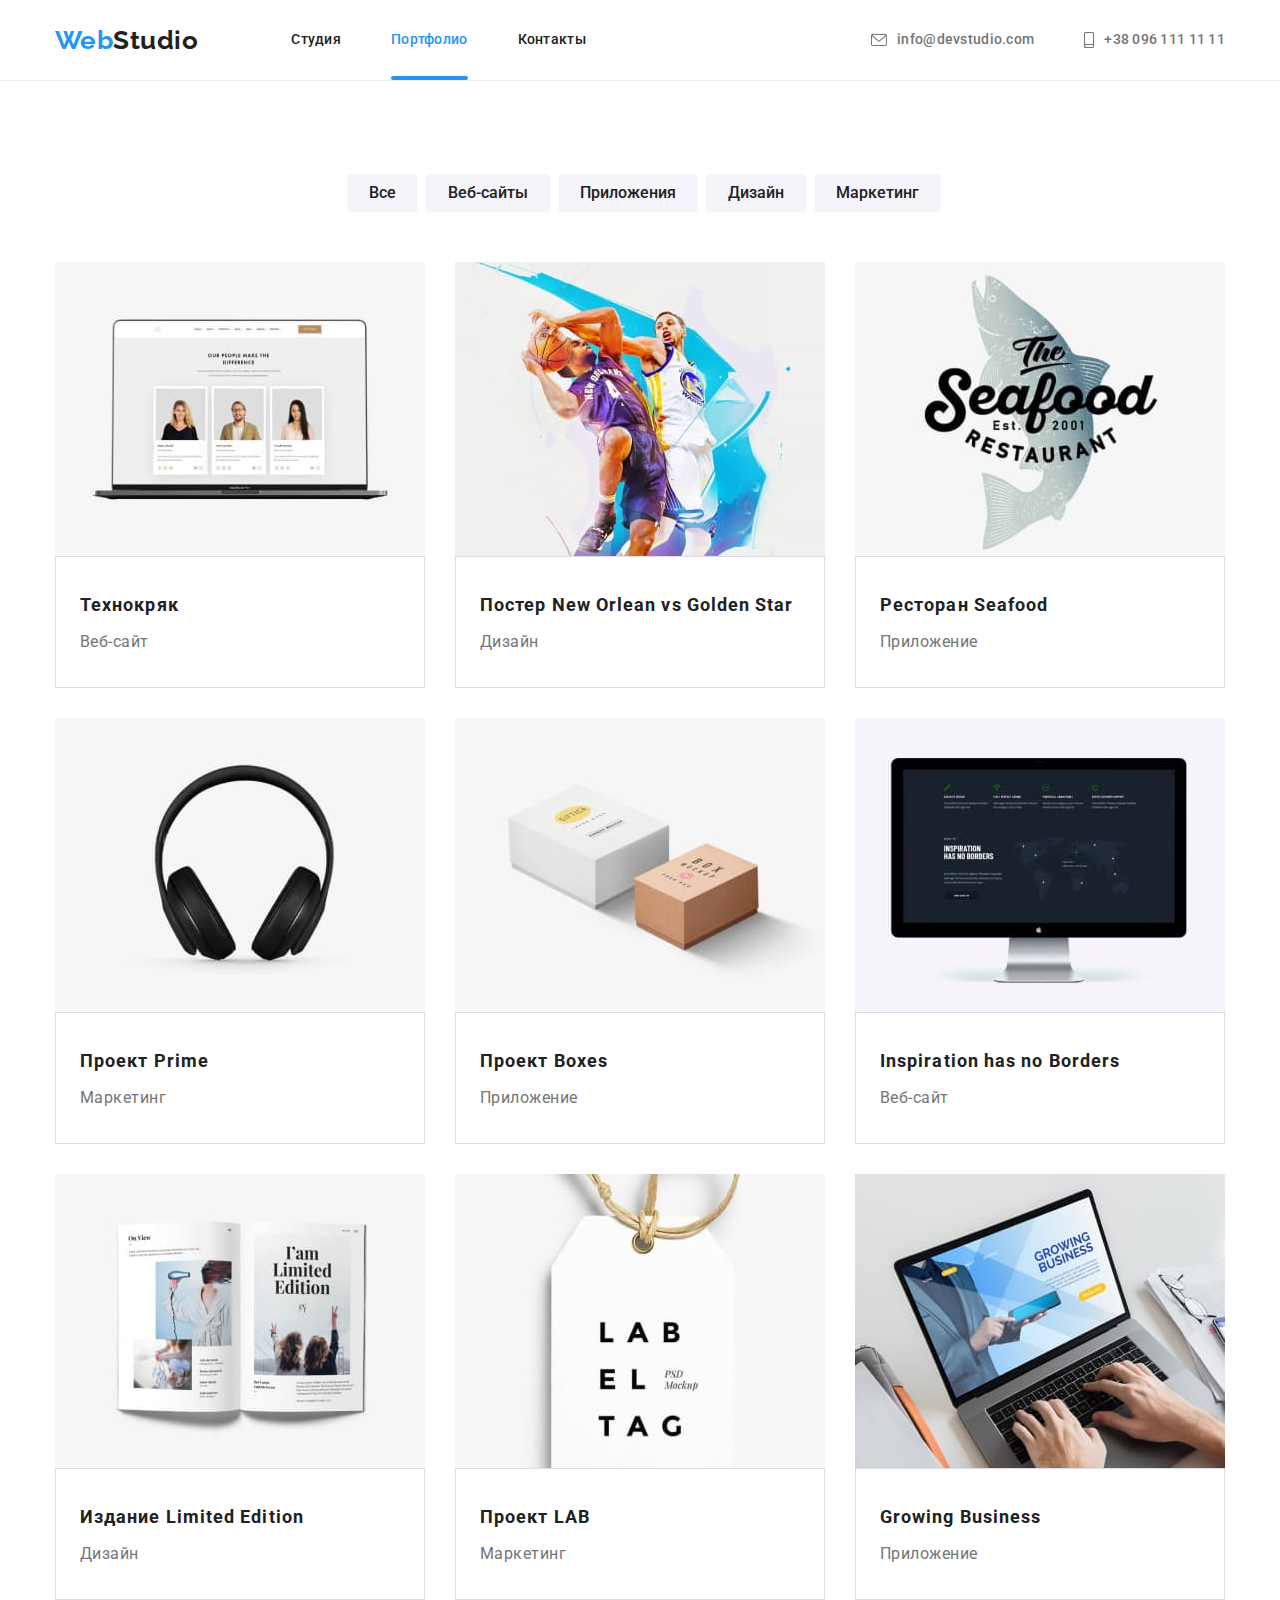
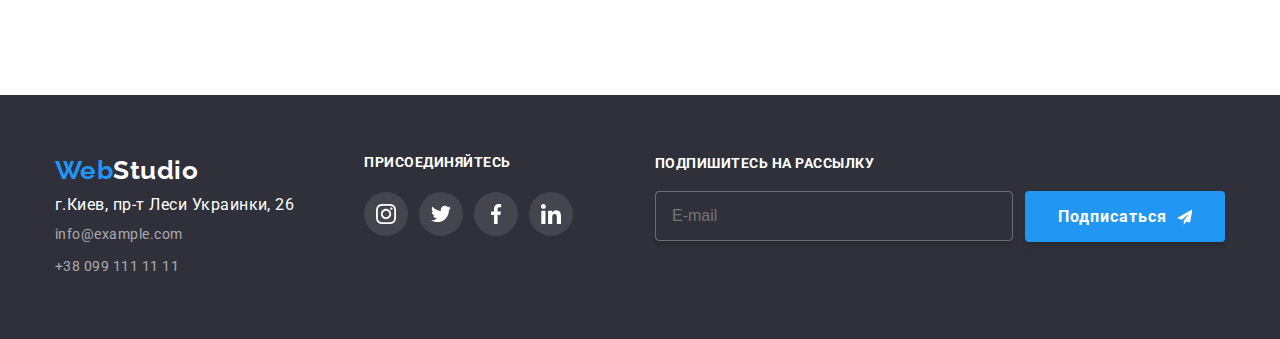
==== portfolio.html @ 4dbc01d6 "update" ====
<!DOCTYPE html>
<html lang="ru">

<head>
    <meta charset="UTF-8"/>
    <meta http-equiv="X-UA-Compatible" content="IE=edge" />
    <meta name="viewport" content="width=device-width, initial-scale=1.0" />
    <title>Portfolio</title>
    <link
        href="https://fonts.googleapis.com/css2?family=Raleway:wght@700&family=Roboto:wght@400;500;700;900&display=swap"
        rel="stylesheet" />
    <link rel="stylesheet" href="./css/main.min.css" />
</head>

<body> 
    <!--   Верхняя линия  -->
    <header class="header">
        <div class="container">
            <nav class="nav">
                <a href="./index.html" class="logo">
                    <span class="fs-logo">Web</span>Studio
                </a>
                <ul class="nav-list">
                    <li><a href="./index.html" class="nav-point">Студия</a></li>
                    <li>
                        <a href="./portfolio.html" class="nav-point current">Портфолио</a>
                    </li>
                    <li>
                        <a href="" class="nav-point contact">Контакты</a>
                    </li>
                </ul>
                </nav>
                <ul class="contact-list">
                    <li>
                        <a href="mailto:info@devstudio.com" class="email">
                            <div class="envelope">
                                <svg class="icon" width="16" height="12">
                                    <use href='./images/icons.svg#icon-envelope'>
                                    </use>
                                </svg>
                            </div>
                            info@devstudio.com
                        </a>
                    </li>
                    <li>
                        <a href="tel:+380961111111" class="tel">
                            <div class="smartphone">
                                <svg class="icon" width="10" height="16">
                                    <use href='./images/icons.svg#icon-smartphone'>
                                    </use>
                                </svg>
                            </div>
                            +38 096 111 11 11
                        </a>
                </li>
            </ul>
        </div>
    </header>
    <!--  Контент страницы   -->
    <main class="pf-content">
        <section class="pf-section">
            <h1 class="section-title hidden">Portfolio</h1>
            <ul class="btn-list">
                <li><button type="button" class="btn">Все</button></li>
                <li><button type="button" class="btn">Веб-сайты</button></li>
                <li><button type="button" class="btn">Приложения</button></li>
                <li><button type="button" class="btn">Дизайн</button></li>
                <li><button type="button" class="btn">Маркетинг</button></li>
            </ul>
            <ul class="cards-list container examples">
                <li class="pf-card">
                <a href="" class="link examples-link">
                    <div class="product-thumb">
                    <img src="./images/example1.jpg" alt="our people make the difference" width="370" height="294" />
                    <p class="description">
                        Технокряк это современная площадка распространения
                        коронавируса. Компании используют эту платформу для
                        цифрового шпионажа и атак на защищённые сервера конкурентов.
                    </p>
                    </div>
                    <div class="card-link">
                            <h2 class="pf-card-title">Технокряк</h2>
                            <p class="pf-card-descr">Веб-сайт</p>
                    </div>
                    
                </a>
                </li>
                <li class="pf-card">
                    <a href="" class="link examples-link">
                    <div class="product-thumb">
                    <img src="./images/example2.jpg" alt="basketball" width="370" height="294" />
                    <p class="description">
                        Технокряк это современная площадка распространения 
                        коронавируса. Компании используют эту платформу для 
                        цифрового шпионажа и атак на защищённые сервера конкурентов.
                    </p>
                    </div>
                    <div class="card-link">
                            <h2 class="pf-card-title">Постер New Orlean vs Golden Star</h2>
                            <p class="pf-card-descr">Дизайн</p>
                    </div>
                    </a>
                </li>
                <li class="pf-card">
                    <a href="" class="link examples-link">
                    <div class="product-thumb">
                    <img src="./images/example3.jpg" alt="seafood restaurant" width="370" height="294" />
                    <p class="description">
                        Технокряк это современная площадка распространения
                        коронавируса. Компании используют эту платформу для
                        цифрового шпионажа и атак на защищённые сервера конкурентов.
                    </p>
                    </div>
                    <div class="card-link">
                            <h2 class="pf-card-title">Ресторан Seafood</h2>
                            <p class="pf-card-descr">Приложение</p>
                    </div>
                    </a>
                </li>
                <li class="pf-card">
                    <a href="" class="link examples-link">
                    <div class="product-thumb">
                    <img src="./images/example4.jpg" alt="head earphone" width="370" height="294" />
                    <p class="description">
                        Технокряк это современная площадка распространения
                        коронавируса. Компании используют эту платформу для
                        цифрового шпионажа и атак на защищённые сервера конкурентов.
                    </p>
                    </div>
                    <div class="card-link">
                            <h2 class="pf-card-title">Проект Prime</h2>
                            <p class="pf-card-descr">Маркетинг</p>
                    </div>
                    </a>
                </li>
                <li class="pf-card">
                    <a href="" class="link examples-link">
                    <div class="product-thumb">
                    <img src="./images/example5.jpg" alt="examples" width="370" height="294" />
                    <p class="description">
                        Технокряк это современная площадка распространения
                        коронавируса. Компании используют эту платформу для
                        цифрового шпионажа и атак на защищённые сервера конкурентов.
                    </p>
                    </div>
                    <div class="card-link">
                            <h2 class="pf-card-title">Проект Boxes</h2>
                            <p class="pf-card-descr">Приложение</p>
                    </div>
                    </a>
                </li>
                <li class="pf-card">
                    <a href="" class="link examples-link">
                    <div class="product-thumb">
                    <img src="./images/example6.jpg" alt="computer with the home page" width="370" height="294" />
                    <p class="description">
                        Технокряк это современная площадка распространения
                        коронавируса. Компании используют эту платформу для
                        цифрового шпионажа и атак на защищённые сервера конкурентов.
                    </p>
                    </div>
                    <div class="card-link">
                            <h2 class="pf-card-title">Inspiration has no Borders</h2>
                            <p class="pf-card-descr">Веб-сайт</p>
                    </div>
                    </a>
                </li>
                <li class="pf-card">
                    <a href="" class="link examples-link">
                    <div class="product-thumb">
                    <img src="./images/example7.jpg" alt="open book" width="370" height="294" />
                    <p class="description">
                        Технокряк это современная площадка распространения
                        коронавируса. Компании используют эту платформу для
                        цифрового шпионажа и атак на защищённые сервера конкурентов.
                    </p>
                    </div>
                    <div class="card-link">
                            <h2 class="pf-card-title">Издание Limited Edition</h2>
                            <p class="pf-card-descr">Дизайн</p>
                    </div>
                    </a>
                </li>
                
                <li class="pf-card">
                    <a href="" class="link examples-link">
                    <div class="product-thumb">
                    <img src="./images/example8.jpg" alt="lab el tag" width="370" height="294" />
                    <p class="description">
                        Технокряк это современная площадка распространения
                        коронавируса. Компании используют эту платформу для
                        цифрового шпионажа и атак на защищённые сервера конкурентов.
                    </p>
                    </div>
                    <div class="card-link">
                            <h2 class="pf-card-title">Проект LAB</h2>
                            <p class="pf-card-descr">Маркетинг</p>

                    </div>
                    </a>
                </li>
                <li class="pf-card">
                    <a href="" class="link examples-link">
                    <div class="product-thumb">
                    <img src="./images/example9.jpg" alt="laptop with the example" width="370" height="294" />
                    <p class="description">
                        Технокряк это современная площадка распространения
                        коронавируса. Компании используют эту платформу для
                        цифрового шпионажа и атак на защищённые сервера конкурентов.
                    </p>
                    </div>
                    <div class="card-link">
                            <h2 class="pf-card-title">Growing Business</h2>
                            <p class="pf-card-descr">Приложение</p>
                    </div>
                    </a>
                </li>
            </ul>
        </section>
    </main>
    <!--  Подвал   -->
        <!--  Подвал   -->
        <footer class="footer">
            <div class="container">
                <div class="footer-flex">
                    <div >
                        <a href="./index.html" class="logo">
                            <span class="fs-logo">Web</span>Studio
                        </a>
                        <address>
                            <p class="item">г.Киев, пр-т Леси Украинки, 26</p>
                            <span class="item adress-transparency">info@example.com</span>
                            <span class="item adress-transparency">+38 099 111 11 11</span>
                        </address>
                    </div>
                    <div class="flex">
                        <b class="footer-offer">присоединяйтесь</b>
                        <ul class="list footer-soclink">
                            <li class="item">
                                <a class="social-link" href="" aria-label="Instagram">
                                    <svg class="footer-social-link" width="20" height="20">
                                        <use href="./images/icons.svg#icon-instagram"></use>
                                    </svg>
                                </a>
                            </li>
                            <li class="item">
                                <a href="" aria-label="Twitter" class="social-link">
                                    <svg class="footer-social-link" width="20" height="20">
                                        <use href="./images/icons.svg#icon-twitter"></use>
                                    </svg>
                                </a>
                            </li>
                            <li class="item">
                                <a href="" aria-label="Facebook" class="social-link">
                                    <svg class="footer-social-link" width="20" height="20">
                                        <use href="./images/icons.svg#icon-facebook"></use>
                                    </svg>
                                </a>
                            </li>
                            <li class="item">
                                <a href="" aria-label="LinkedIn" class="social-link">
                                    <svg class="footer-social-link" width="20" height="20">
                                        <use href="./images/icons.svg#icon-linkedin"></use>
                                    </svg>
                                </a>
                            </li>
                        </ul>
                    </div>
            <div class="subscribe">
            
                <h2 class="visually-hidden">Форма подписки</h2>
                <b style="text-transform: uppercase; font-size: 14px; margin-bottom: 20px; display: block;">Подпишитесь на
                    рассылку</b>
            
                <form class="modal-form" autocomplete="off">
                    <div class="footer-form">
                        <label for="mail"></label>
                        <input type="email" name="email" id="mail" placeholder="E-mail" />
                        <button class="link-button" type="submit">Подписаться
                            <svg class="subscribe-icon" width="24" height="24">
                                <use href="./images/symbol-defs.svg#icon-icon-send-1"></use>
                            </svg>
                        </button>
                    </div>
                </form>
            </div>
            </div>
            </div>
            </footer>
            <script src="./js/modal.js"></script>
            </body>
            
            </html>
---- css/main.min.css ----
:root{--primary-white-color: #ffffff;--primary-text-color: #757575;--title-text-color: #212121;--secondary-bg-color: #f5f4fa;--accent-color: #2196f3;--footer-bg-color: #2f303a;--secondary-accent-color: #188ce8;--icon-color: #afb1b8}html{-webkit-box-sizing:border-box;box-sizing:border-box}*,*::before,*::after{-webkit-box-sizing:inherit;box-sizing:inherit}h1,h2,h3,h4,h5,h6,p,ul{margin:0;padding:0;background-color:transparent}a,a:hover,a:focus{text-decoration:none}ul{list-style-type:none}button{border:none;font-family:inherit}img{display:block}body{background-color:var(--primary-white-color);color:var(--primary-text-color);font-family:Roboto,sans-serif;font-style:normal;font-weight:normal;letter-spacing:.03em;margin:0}.hidden{position:absolute;clip:rect(0 0 0 0);width:1px;height:1px;margin:-1px}.container{width:1200px;padding:0 15px;margin:0 auto}.section{padding:94px 0;margin:0 auto}.main-btn{color:var(--primary-white-color);background-color:var(--accent-color);font-weight:700;font-size:16px;line-height:1.875;-webkit-box-align:center;-ms-flex-align:center;align-items:center;text-align:center;letter-spacing:.06em;min-width:200px;height:50px;cursor:pointer;border-radius:4px;-webkit-box-shadow:0px 4px 4px rgba(0,0,0,.15);box-shadow:0px 4px 4px rgba(0,0,0,.15);padding:10px 32px}.main-btn:focus,.main-btn:hover{background-color:var(--secondary-accent-color);-webkit-box-shadow:0px 4px 4px rgba(0,0,0,.15);box-shadow:0px 4px 4px rgba(0,0,0,.15);border-radius:4px}.header>.container{width:1200px;padding:0 15px;margin:0 auto}.logo{font-family:Raleway,sans-serif;color:var(--title-text-color);font-weight:bold;font-size:26px;line-height:1.19}.logo>.fs-logo{color:var(--accent-color)}.nav-list a{color:var(--title-text-color);font-weight:500;font-size:14px;line-height:1.14;letter-spacing:.02em;padding-top:32px;padding-bottom:32px;display:-webkit-box;display:-ms-flexbox;display:flex}.logo{margin-right:93px}.nav-list li:not(:last-child){margin-right:50px}.nav-list a:hover,.nav-list a:focus{color:var(--accent-color)}.nav-list .nav-point.current{color:var(--accent-color);position:relative}.nav-list .current::before{position:absolute;content:"";display:block;width:100%;height:4px;bottom:0;border-radius:2px;background-color:var(--accent-color)}.contact-list a{display:-webkit-box;display:-ms-flexbox;display:flex;-ms-flex-wrap:wrap;flex-wrap:wrap;-webkit-box-align:center;-ms-flex-align:center;align-items:center;color:inherit;font-weight:500;font-size:14px;line-height:1.14;letter-spacing:.02em}.contact-list a:hover,.contact-list a:focus{color:var(--accent-color)}.contact-list .email{margin-right:50px}.envelope{display:-webkit-box;display:-ms-flexbox;display:flex;margin-right:10px;-webkit-box-align:center;-ms-flex-align:center;align-items:center}.envelope>.icon{display:-webkit-box;display:-ms-flexbox;display:flex;fill:currentColor}.smartphone{display:-webkit-box;display:-ms-flexbox;display:flex;margin-right:10px;-webkit-box-align:center;-ms-flex-align:center;align-items:center}.smartphone>.icon{display:-webkit-box;display:-ms-flexbox;display:flex;fill:currentColor}.header>.container{display:-webkit-box;display:-ms-flexbox;display:flex;-webkit-box-align:center;-ms-flex-align:center;align-items:center;-webkit-box-pack:justify;-ms-flex-pack:justify;justify-content:space-between}.nav{display:-webkit-box;display:-ms-flexbox;display:flex;-webkit-box-align:center;-ms-flex-align:center;align-items:center}.nav>.nav-list{display:-webkit-box;display:-ms-flexbox;display:flex;-webkit-box-align:center;-ms-flex-align:center;align-items:center}.contact-list{display:-webkit-box;display:-ms-flexbox;display:flex;-webkit-box-align:center;-ms-flex-align:center;align-items:center}.backdrop{position:absolute;top:0;left:0;width:100%;height:100%;background-color:rgba(0,0,0,.2);opacity:1}.backdrop.is-hidden{opacity:0;pointer-events:none}.modal{position:absolute;z-index:999;top:50%;left:50%;-webkit-transform:translate(-50%, -50%);-ms-transform:translate(-50%, -50%);transform:translate(-50%, -50%);border-radius:4px;min-height:581px;min-width:528px;background-color:#fff}.close{position:absolute;min-width:30px;min-height:30px;padding:0;top:8px;right:8px;color:#fff;background-image:url(../images/close.jpg);background-repeat:no-repeat;background-position:center;background-size:contain;border-radius:50%}.close:hover,.close:focus{color:#f5f4fa;background-image:url(../images/close2.jpg)}.main-block{background-color:#2f303a;background-image:-webkit-gradient(linear, left top, left bottom, from(rgba(47, 48, 58, 0.4)), to(rgba(47, 48, 58, 0.4))),url("../images/hero.jpg");background-image:-o-linear-gradient(rgba(47, 48, 58, 0.4), rgba(47, 48, 58, 0.4)),url("../images/hero.jpg");background-image:linear-gradient(rgba(47, 48, 58, 0.4), rgba(47, 48, 58, 0.4)),url("../images/hero.jpg");background-size:contain;text-align:center;padding-top:200px;padding-bottom:200px}.main-title{color:var(--primary-white-color);font-weight:900;font-size:44px;line-height:1.36;text-align:center;letter-spacing:.06em;text-transform:uppercase;margin-bottom:30px}.backdrop{position:fixed;top:0;left:0;width:100%;height:100%;overflow:hidden;z-index:1;background:rgba(0,0,0,.2);visibility:visible;opacity:1;-webkit-transition:all 250ms cubic-bezier(0.4, 0, 0.2, 1);-o-transition:all 250ms cubic-bezier(0.4, 0, 0.2, 1);transition:all 250ms cubic-bezier(0.4, 0, 0.2, 1)}.backdrop.is-hidden{visibility:hidden;opacity:0;pointer-events:none}.backdrop.is-hidden .modal{-webkit-transform:translate(-50%, -50%) scale(0.8) rotateY(45deg) rotateX(90deg) rotateZ(180deg);transform:translate(-50%, -50%) scale(0.8) rotateY(45deg) rotateX(90deg) rotateZ(180deg)}.modal-title{display:block;margin-bottom:12px;font-size:20px;line-height:1.15;text-align:center;color:#212121}.modal{position:absolute;left:50%;top:50%;width:528px;max-width:100%;max-height:100%;padding:40px;background:#fff;-webkit-box-shadow:0px 2px 1px rgba(0,0,0,.2),0px 1px 1px rgba(0,0,0,.14),0px 1px 3px rgba(0,0,0,.12);box-shadow:0px 2px 1px rgba(0,0,0,.2),0px 1px 1px rgba(0,0,0,.14),0px 1px 3px rgba(0,0,0,.12);border-radius:4px;-webkit-transform:translate(-50%, -50%) scale(1);-ms-transform:translate(-50%, -50%) scale(1);transform:translate(-50%, -50%) scale(1);z-index:2}.form-label{position:relative;text-align:left;display:block;letter-spacing:.01em;color:#757575;font-family:Roboto;font-style:normal;font-weight:normal;font-size:12px;line-height:14px;margin-bottom:4px}.textfield{padding:12px 18px 12px 42px;width:448px;height:40px;border:1px solid rgba(33,33,33,.2);border-radius:4px;outline:none;letter-spacing:.01em;color:#757575;margin-bottom:10px;margin-top:4px}.comment-field{text-align:left;display:block;position:relative;font-family:Roboto;font-style:normal;font-weight:normal;font-size:12px;line-height:14px;letter-spacing:.01em;color:#757575;margin-bottom:4px}.comment-label{font-family:Roboto;font-style:normal;font-weight:normal;font-size:14px;line-height:16px;letter-spacing:.01em;color:rgba(117,117,117,.5);padding-bottom:88px;padding-left:16px;width:448px;height:120px;letter-spacing:.01em;color:#757575;-webkit-transition:all 250ms cubic-bezier(0.4, 0, 0.2, 1);-o-transition:all 250ms cubic-bezier(0.4, 0, 0.2, 1);transition:all 250ms cubic-bezier(0.4, 0, 0.2, 1);border:1px solid rgba(33,33,33,.2);border-radius:4px;outline:none;letter-spacing:.01em;color:#757575;margin-bottom:10px}.comment{padding:12px 16px;width:448px;height:120px;resize:none;border:1px solid rgba(33,33,33,.2);border-radius:4px;outline:none;letter-spacing:.01em;color:#757575;-webkit-transform:scale(1);-ms-transform:scale(1);transform:scale(1);-webkit-transition:all 250ms cubic-bezier(0.4, 0, 0.2, 1);-o-transition:all 250ms cubic-bezier(0.4, 0, 0.2, 1);transition:all 250ms cubic-bezier(0.4, 0, 0.2, 1)}.comment-label:not(:-moz-placeholder-shown)+.comment-field{transform:translate(-8px, -30px) scale(0.86);color:#2196f3}.comment-label:not(:-ms-input-placeholder)+.comment-field{-ms-transform:translate(-8px, -30px) scale(0.86);transform:translate(-8px, -30px) scale(0.86);color:#2196f3}.comment-label:focus+.comment-field,.comment-label:not(:placeholder-shown)+.comment-field{-webkit-transform:translate(-8px, -30px) scale(0.86);-ms-transform:translate(-8px, -30px) scale(0.86);transform:translate(-8px, -30px) scale(0.86);color:#2196f3}.comment-label:focus,.comment-field:focus{border:1px solid #2196f3;outline:none}.textfield:not(:-moz-placeholder-shown)+.form-label{transform:translate(-26px, -30px) scale(0.86);color:#2196f3}.textfield:not(:-ms-input-placeholder)+.form-label{-ms-transform:translate(-26px, -30px) scale(0.86);transform:translate(-26px, -30px) scale(0.86);color:#2196f3}.textfield:focus+.form-label,.textfield:not(:placeholder-shown)+.form-label{-webkit-transform:translate(-26px, -30px) scale(0.86);-ms-transform:translate(-26px, -30px) scale(0.86);transform:translate(-26px, -30px) scale(0.86);color:#2196f3}.textfield:focus,.comment:focus{border:1px solid #2196f3;outline:none}.form-icon{position:absolute;top:29px;left:16px;fill:#212121}.textfield:not(:-moz-placeholder-shown)~.form-icon, .comment:not(:-moz-placeholder-shown)~.form-icon{fill:#2196f3}.textfield:not(:-ms-input-placeholder)~.form-icon, .comment:not(:-ms-input-placeholder)~.form-icon{fill:#2196f3}.textfield:focus~.form-icon,.textfield:not(:placeholder-shown)~.form-icon,.comment:focus~.form-icon,.comment:not(:placeholder-shown)~.form-icon{fill:#2196f3}.modal-consent{display:-webkit-box;display:-ms-flexbox;display:flex;-webkit-box-align:center;-ms-flex-align:center;align-items:center;max-width:425px;size:14px;margin-bottom:30px;margin-right:auto;margin-left:auto;color:#757575}.md-cons{font-size:14px;line-height:24px;letter-spacing:.03em;color:#757575}.modal-checkbox{position:absolute;width:1px;height:1px;margin:-1px;border:0;padding:0;clip:rect(0 0 0 0);overflow:hidden}.checkbox-icon{display:inline-block;width:16px;height:15px;margin-right:5px}.modal-checkbox:checked+.checkbox-icon{border-color:transparent;background-image:url(../images/check.svg);background-size:contain;background-origin:border-box}.modal-link-consent{color:#2196f3;text-decoration:underline}.section-title{color:var(--title-text-color);font-weight:bold;font-size:36px;line-height:1.16;text-align:center}.benefits .section-list{display:-webkit-box;display:-ms-flexbox;display:flex}.benefits .card{width:270px}.benefits .card:not(:last-child){margin-right:30px}.icons{width:270px;height:120px;background-color:#f5f4fa;margin-bottom:30px}.icons>.icon-antena{width:270px;margin-top:25px;margin-bottom:25px}.icons>.icon-clock{width:270px;margin-top:25px;margin-bottom:25px}.icons>.icon-comp{width:270px;margin-top:25px;margin-bottom:25px}.icons>.icon-astronaut{width:270px;margin-top:25px;margin-bottom:25px}.section-point{color:var(--title-text-color);font-weight:bold;font-size:14px;line-height:1.14;text-transform:uppercase;margin-bottom:10px}.section-descr{font-size:14px;line-height:24px}.what-we-do.section{padding:0 0 94px 0;margin:0 auto}.what-we-do .section-title{margin-bottom:50px}.what-we-do .section-list{display:-webkit-box;display:-ms-flexbox;display:flex;-webkit-box-pack:justify;-ms-flex-pack:justify;justify-content:space-between}.img-wrap{position:relative;text-align:center;color:#fff;font-size:14px;line-height:1.14}.descript{position:absolute;bottom:0px;left:0px;display:-webkit-box;display:-ms-flexbox;display:flex;-webkit-box-align:center;-ms-flex-align:center;align-items:center;-webkit-box-pack:center;-ms-flex-pack:center;justify-content:center;width:370px;height:70px;background-color:rgba(47,48,58,.8)}.descript .descript-title{font-weight:bold;text-transform:uppercase}.section.our-team{background-color:var(--secondary-bg-color)}.our-team .section-title{margin-bottom:50px}.section-list.cards{display:-webkit-box;display:-ms-flexbox;display:flex;-webkit-box-pack:justify;-ms-flex-pack:justify;justify-content:space-between}.section-list.cards>.card{background-color:var(--primary-white-color);width:270px;-webkit-box-shadow:0px 1px 3px rgba(0,0,0,.12),0px 1px 1px rgba(0,0,0,.14),0px 2px 1px rgba(0,0,0,.2);box-shadow:0px 1px 3px rgba(0,0,0,.12),0px 1px 1px rgba(0,0,0,.14),0px 2px 1px rgba(0,0,0,.2);border-radius:0px 0px 4px 4px}.card-title{color:var(--title-text-color);font-weight:500;font-size:16px;line-height:1.19;text-align:center;margin-top:30px;margin-bottom:10px}.card-descr{font-size:16px;line-height:1.19;text-align:center}.our-team .card-links{display:-webkit-box;display:-ms-flexbox;display:flex;-webkit-box-pack:justify;-ms-flex-pack:justify;justify-content:space-between}.our-team .card-links{margin-top:16px;margin-left:32px;margin-right:32px;margin-bottom:30px}.icon-item .icon-link{display:block;width:44px;height:44px;border-radius:50%;color:var(--icon-color)}.our-team .icon-link{display:-webkit-box;display:-ms-flexbox;display:flex;-webkit-box-pack:center;-ms-flex-pack:center;justify-content:center;-webkit-box-align:center;-ms-flex-align:center;align-items:center}.our-team .icon{fill:currentColor}.our-team .icon-link:hover{background-color:var(--accent-color);color:var(--primary-white-color)}.pf-section{padding-top:93px;padding-bottom:95px;margin:0 auto;border-top-width:1px;border-top-style:solid;border-top-color:#ececec}.btn-list{display:-webkit-box;display:-ms-flexbox;display:flex;margin-bottom:50px;-webkit-box-pack:center;-ms-flex-pack:center;justify-content:center}.btn-list .btn{color:var(--title-text-color);background-color:var(--secondary-bg-color);border-radius:4px;font-weight:500;font-size:16px;line-height:1.62;text-align:center;padding:6px 22px;cursor:pointer;margin-left:8px}.btn-list .btn:hover,.btn-list .btn:focus{background-color:var(--accent-color);color:var(--primary-white-color);font-weight:500;font-size:16px;line-height:1.62;text-align:center;-webkit-box-shadow:0px 3px 1px rgba(0,0,0,.1),0px 1px 2px rgba(0,0,0,.08),0px 2px 2px rgba(0,0,0,.12);box-shadow:0px 3px 1px rgba(0,0,0,.1),0px 1px 2px rgba(0,0,0,.08),0px 2px 2px rgba(0,0,0,.12)}.pf-card{-webkit-box-sizing:border-box;box-sizing:border-box;width:370px}.pf-card:not(:nth-last-child(-n+3)){margin-bottom:30px}.pf-card:not(:nth-child(3n)){margin-right:30px}.cards-list{display:-webkit-box;display:-ms-flexbox;display:flex;-ms-flex-wrap:wrap;flex-wrap:wrap}.pf-card>.card-link{padding:20px 24px;border:1px solid #eee;border-top-width:0}.pf-card .pf-card-title{color:var(--title-text-color);font-weight:bold;font-size:18px;line-height:2;letter-spacing:.06em;margin-bottom:4px;margin-left:24px}.pf-card-descr{color:var(--primary-text-color);font-size:16px;line-height:1.87;margin-left:24px}.section-title{margin-bottom:50px}.client .icon-client:not(:last-child){margin-right:30px}.icon .icon-card{border-radius:50%}.client .icon-card{display:-webkit-box;display:-ms-flexbox;display:flex;-webkit-box-pack:center;-ms-flex-pack:center;justify-content:center;-webkit-box-align:center;-ms-flex-align:center;align-items:center}.client .icon-logo{fill:#afb1b8;margin-top:16px;margin-left:32px;margin-right:32px;margin-bottom:16px}.client .icon-logo:hover{fill:var(--accent-color)}.client .card-client{display:-webkit-box;display:-ms-flexbox;display:flex}.client .icon-client{width:170px;height:92px;border-style:solid;background-color:#fff;border:1px solid #afb1b8;border-radius:5px}.client .icon-client:hover{border-color:var(--accent-color)}footer>.container{width:1200px;padding:60px 15px;margin:0 auto}footer{background-color:var(--footer-bg-color)}footer .logo{color:var(--primary-white-color)}.footer-list address{color:var(--primary-white-color);font-style:normal;font-size:14px;line-height:1.71}.footer-list a{color:rgba(255,255,255,.6);font-size:14px;line-height:1.71}.footer-list a:hover,.footer-list a:focus{color:var(--accent-color)}.footer-email{margin-bottom:9px;margin-top:9px}.footer a{text-decoration:none}footer{color:#fff;background-color:#2f303a}address{display:-webkit-box;display:-ms-flexbox;display:flex;-webkit-box-orient:vertical;-webkit-box-direction:normal;-ms-flex-direction:column;flex-direction:column;font-style:normal}.footer-flex .logo{display:block;margin-bottom:9px}address .item:not(:last-child){display:block;margin-top:0;margin-bottom:9px}.footer-offer{display:block;margin-bottom:21px}.adress-transparency,.footer-copyright{color:rgba(255,255,255,.6);font-weight:400;font-size:14px;line-height:1.71}.footer-copyright{font-size:12px;line-height:2;margin:0;margin-top:0;padding-top:18px;padding-bottom:21px;text-align:center}.footer-offer{font-weight:700;font-size:14px;line-height:1.14;text-transform:uppercase}.footer-soclink{display:-webkit-box;display:-ms-flexbox;display:flex}.social-link{display:-webkit-box;display:-ms-flexbox;display:flex;-webkit-box-pack:center;-ms-flex-pack:center;justify-content:center;-webkit-box-align:center;-ms-flex-align:center;align-items:center;width:44px;height:44px;background-color:rgba(255,255,255,.1);color:#fff;border-radius:50%}.social-link:hover,.social-link:focus{color:#fff;background-color:#2196f3}.footer-soclink .item:not(:last-child){margin-right:11px}.footer-social-link{display:block;fill:currentColor}.footer-email{display:-webkit-box;display:-ms-flexbox;display:flex}.footer-flex{display:-webkit-box;display:-ms-flexbox;display:flex}.flex{padding-left:70px}.pf-card:hover,.pf-card:focus{-webkit-box-shadow:0px 1px 1px rgba(0,0,0,.12),0px 4px 4px rgba(0,0,0,.06),1px 4px 6px rgba(0,0,0,.16);box-shadow:0px 1px 1px rgba(0,0,0,.12),0px 4px 4px rgba(0,0,0,.06),1px 4px 6px rgba(0,0,0,.16)}.examples .description{position:absolute;top:0;left:0;padding:63px 24px;height:100%;width:100%;color:#fff;font-size:18px;line-height:1.56;background:rgba(33,150,243,.9);-webkit-transform:translateY(100%);-ms-transform:translateY(100%);transform:translateY(100%);-webkit-transition:-webkit-transform 250ms cubic-bezier(0.4, 0, 0.2, 1);transition:-webkit-transform 250ms cubic-bezier(0.4, 0, 0.2, 1);-o-transition:transform 250ms cubic-bezier(0.4, 0, 0.2, 1);transition:transform 250ms cubic-bezier(0.4, 0, 0.2, 1);transition:transform 250ms cubic-bezier(0.4, 0, 0.2, 1), -webkit-transform 250ms cubic-bezier(0.4, 0, 0.2, 1)}.examples-link:hover .description,.examples-link:focus .description{-webkit-transform:translateY(0);-ms-transform:translateY(0);transform:translateY(0)}.examples-link:hover .product-thumb::before,.examples-link:focus .product-thumb::before{-webkit-transform:translateY(0);-ms-transform:translateY(0);transform:translateY(0);opacity:1}.product-thumb{position:relative;overflow:hidden}.examples-link{display:block}.card-link{padding:30px 0;border:1px solid #dcdde2}.subscribe{margin-left:auto}.footer-form>.link-button{display:-webkit-box;display:-ms-flexbox;display:flex;-webkit-box-align:center;-ms-flex-align:center;align-items:center}.subscribe-icon{display:inline-block;margin-left:10px}.footer-form{display:-webkit-box;display:-ms-flexbox;display:flex;width:570px;-webkit-box-orient:horizontal;-webkit-box-direction:normal;-ms-flex-direction:row;flex-direction:row;-webkit-box-pack:justify;-ms-flex-pack:justify;justify-content:space-between}.footer-form input[type=email]{min-width:358px;height:50px;margin-right:12px;background:inherit;border:1px solid rgba(255,255,255,.3);-webkit-box-shadow:0px 4px 4px rgba(0,0,0,.15);box-shadow:0px 4px 4px rgba(0,0,0,.15);border-radius:4px;outline:none;padding:12px 16px;font-size:16px;line-height:1.87;color:rgba(255,255,255,.6)}.visually-hidden{position:absolute;width:1px;height:1px;margin:-1px;border:0;padding:0;clip:rect(0 0 0 0);overflow:hidden}.link-button{display:inline-block;border:1px solid transparent;padding:10px 32px;min-width:200px;min-height:50px;-webkit-box-shadow:0px 4px 4px rgba(0,0,0,.15);box-shadow:0px 4px 4px rgba(0,0,0,.15);border-radius:4px;cursor:pointer;color:var(--primary-white-color);background-color:var(--accent-color);outline:none;font-weight:700;font-size:16px;line-height:1.87;text-decoration:none;text-align:center;letter-spacing:.06em}.link-button:focus,.link-button:active{border:.5px groove #f5f4fa}/*# sourceMappingURL=main.min.css.map */
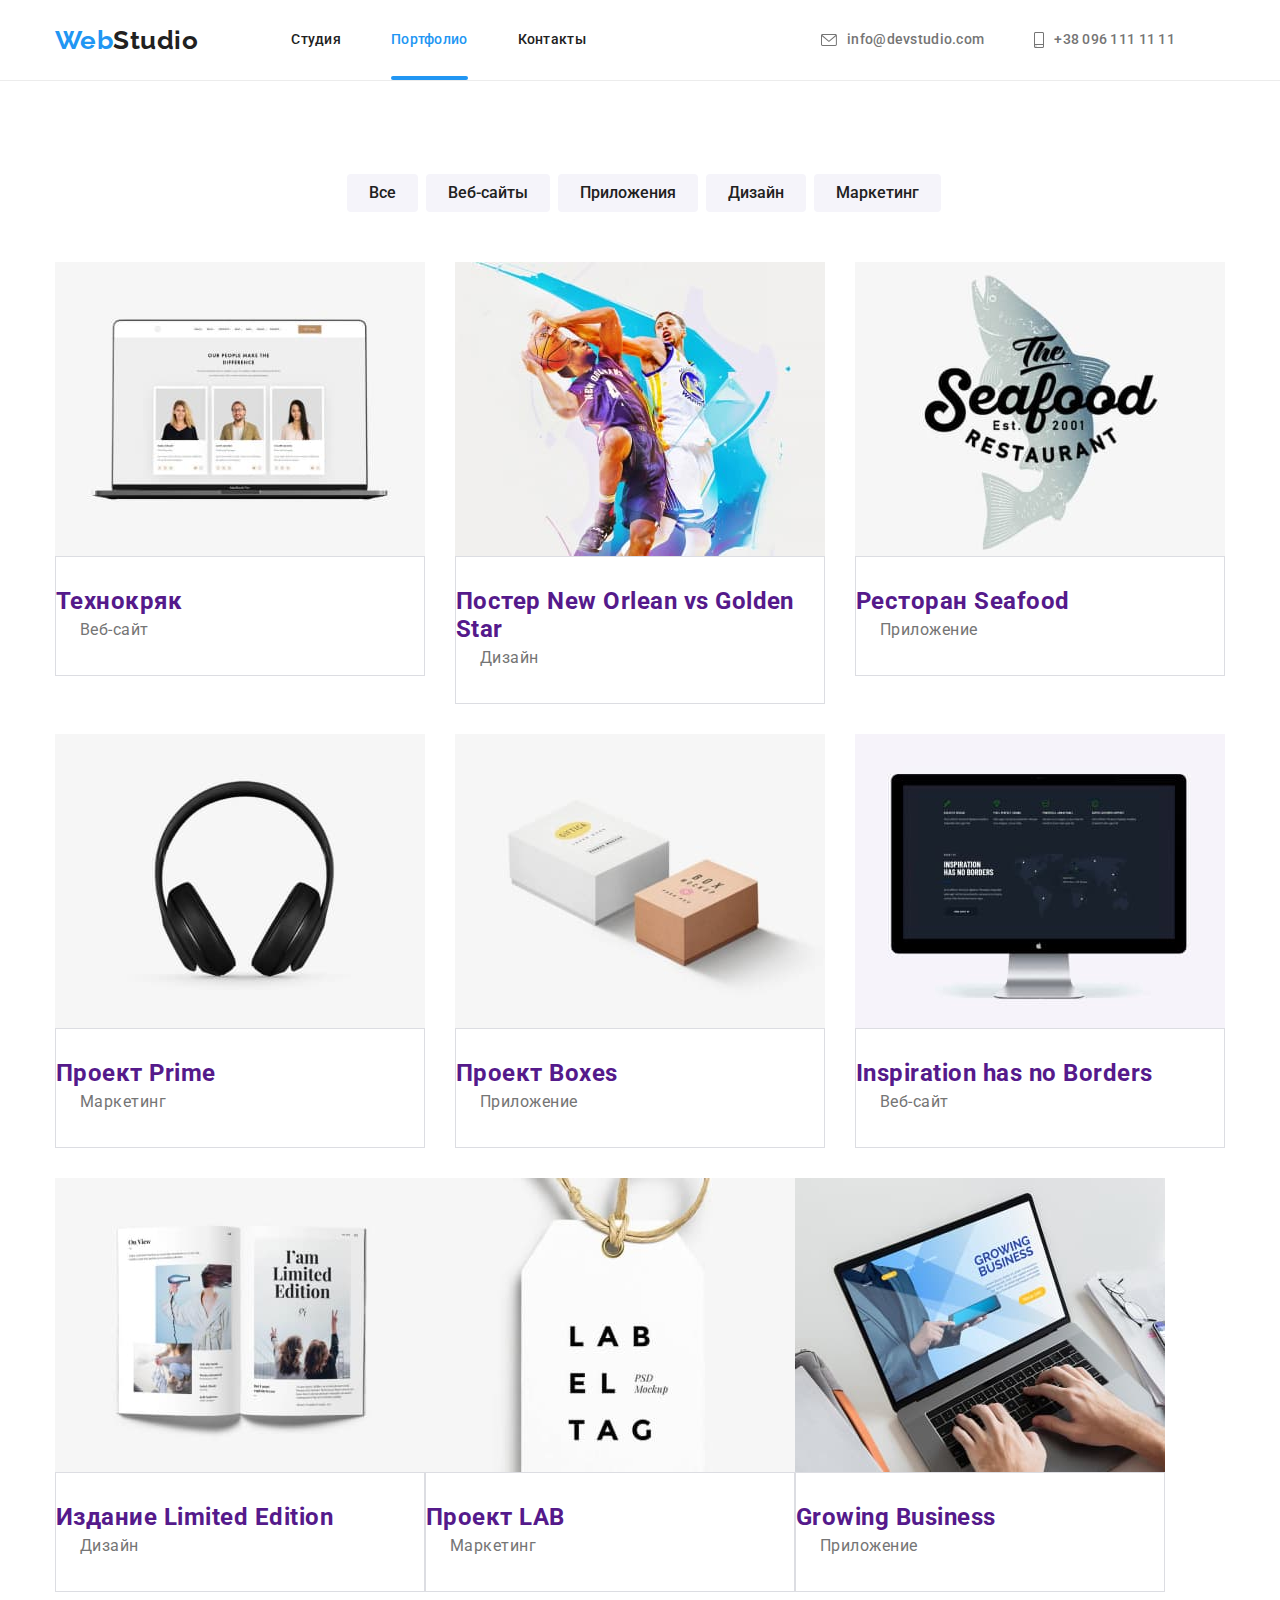
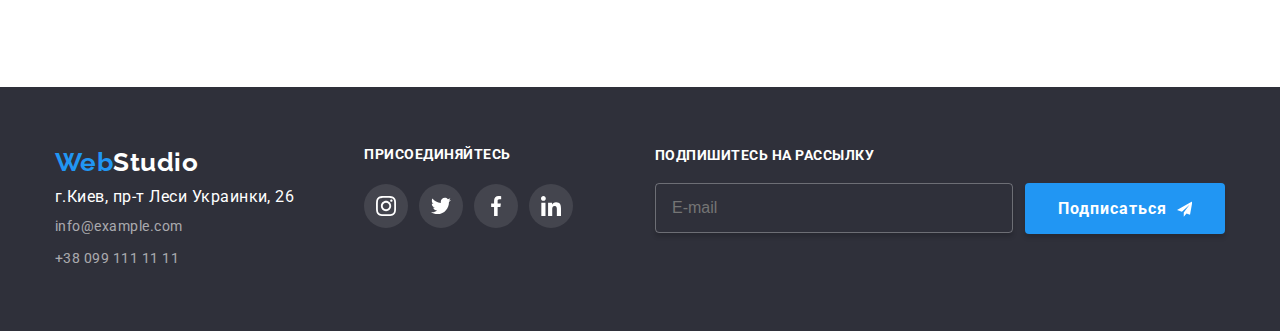
==== commit 90970db5: "updatetwo" ====
--- a/portfolio.html
+++ b/portfolio.html
@@ -18,23 +18,23 @@
         <div class="container">
             <nav class="nav">
                 <a href="./index.html" class="logo">
-                    <span class="fs-logo">Web</span>Studio
+                    <span class="logo__fs">Web</span>Studio
                 </a>
                 <ul class="nav-list">
-                    <li><a href="./index.html" class="nav-point">Студия</a></li>
-                    <li>
-                        <a href="./portfolio.html" class="nav-point current">Портфолио</a>
-                    </li>
-                    <li>
-                        <a href="" class="nav-point contact">Контакты</a>
+                    <li class="nav-list__itone"><a href="./index.html" class="nav-list__link">Студия</a></li>
+                    <li class="nav-list__itone">
+                        <a href="./portfolio.html" class="nav-list__link current">Портфолио</a>
+                    </li>
+                    <li class="nav-list__itone">
+                        <a href="" class="nav-list__link contact">Контакты</a>
                     </li>
                 </ul>
                 </nav>
                 <ul class="contact-list">
-                    <li>
-                        <a href="mailto:info@devstudio.com" class="email">
-                            <div class="envelope">
-                                <svg class="icon" width="16" height="12">
+                    <li class="contact-list__itone">
+                        <a href="mailto:info@devstudio.com" class="contact-list__link">
+                            <div class="contact-list__wrapper-icon">
+                                <svg class="contact-list__icon" width="16" height="12">
                                     <use href='./images/icons.svg#icon-envelope'>
                                     </use>
                                 </svg>
@@ -42,25 +42,25 @@
                             info@devstudio.com
                         </a>
                     </li>
-                    <li>
-                        <a href="tel:+380961111111" class="tel">
-                            <div class="smartphone">
-                                <svg class="icon" width="10" height="16">
+                    <li class="contact-list__itone">
+                        <a href="tel:+380961111111" class="contact-list__link">
+                            <div class="contact-list__wrapper-icon">
+                                <svg class="contact-list__icon" width="10" height="16">
                                     <use href='./images/icons.svg#icon-smartphone'>
                                     </use>
                                 </svg>
                             </div>
                             +38 096 111 11 11
                         </a>
-                </li>
-            </ul>
-        </div>
-    </header>
+                    </li>
+                </ul>
+                </div>
+                </header>
     <!--  Контент страницы   -->
     <main class="pf-content">
         <section class="pf-section">
             <h1 class="section-title hidden">Portfolio</h1>
-            <ul class="btn-list">
+            <ul class="section__btn-list">
                 <li><button type="button" class="btn">Все</button></li>
                 <li><button type="button" class="btn">Веб-сайты</button></li>
                 <li><button type="button" class="btn">Приложения</button></li>
@@ -225,7 +225,7 @@
                 <div class="footer-flex">
                     <div >
                         <a href="./index.html" class="logo">
-                            <span class="fs-logo">Web</span>Studio
+                            <span class="logo__fs">Web</span>Studio
                         </a>
                         <address>
                             <p class="item">г.Киев, пр-т Леси Украинки, 26</p>
--- a/css/main.min.css
+++ b/css/main.min.css
@@ -1 +1 @@
-:root{--primary-white-color: #ffffff;--primary-text-color: #757575;--title-text-color: #212121;--secondary-bg-color: #f5f4fa;--accent-color: #2196f3;--footer-bg-color: #2f303a;--secondary-accent-color: #188ce8;--icon-color: #afb1b8}html{-webkit-box-sizing:border-box;box-sizing:border-box}*,*::before,*::after{-webkit-box-sizing:inherit;box-sizing:inherit}h1,h2,h3,h4,h5,h6,p,ul{margin:0;padding:0;background-color:transparent}a,a:hover,a:focus{text-decoration:none}ul{list-style-type:none}button{border:none;font-family:inherit}img{display:block}body{background-color:var(--primary-white-color);color:var(--primary-text-color);font-family:Roboto,sans-serif;font-style:normal;font-weight:normal;letter-spacing:.03em;margin:0}.hidden{position:absolute;clip:rect(0 0 0 0);width:1px;height:1px;margin:-1px}.container{width:1200px;padding:0 15px;margin:0 auto}.section{padding:94px 0;margin:0 auto}.main-btn{color:var(--primary-white-color);background-color:var(--accent-color);font-weight:700;font-size:16px;line-height:1.875;-webkit-box-align:center;-ms-flex-align:center;align-items:center;text-align:center;letter-spacing:.06em;min-width:200px;height:50px;cursor:pointer;border-radius:4px;-webkit-box-shadow:0px 4px 4px rgba(0,0,0,.15);box-shadow:0px 4px 4px rgba(0,0,0,.15);padding:10px 32px}.main-btn:focus,.main-btn:hover{background-color:var(--secondary-accent-color);-webkit-box-shadow:0px 4px 4px rgba(0,0,0,.15);box-shadow:0px 4px 4px rgba(0,0,0,.15);border-radius:4px}.header>.container{width:1200px;padding:0 15px;margin:0 auto}.logo{font-family:Raleway,sans-serif;color:var(--title-text-color);font-weight:bold;font-size:26px;line-height:1.19}.logo>.fs-logo{color:var(--accent-color)}.nav-list a{color:var(--title-text-color);font-weight:500;font-size:14px;line-height:1.14;letter-spacing:.02em;padding-top:32px;padding-bottom:32px;display:-webkit-box;display:-ms-flexbox;display:flex}.logo{margin-right:93px}.nav-list li:not(:last-child){margin-right:50px}.nav-list a:hover,.nav-list a:focus{color:var(--accent-color)}.nav-list .nav-point.current{color:var(--accent-color);position:relative}.nav-list .current::before{position:absolute;content:"";display:block;width:100%;height:4px;bottom:0;border-radius:2px;background-color:var(--accent-color)}.contact-list a{display:-webkit-box;display:-ms-flexbox;display:flex;-ms-flex-wrap:wrap;flex-wrap:wrap;-webkit-box-align:center;-ms-flex-align:center;align-items:center;color:inherit;font-weight:500;font-size:14px;line-height:1.14;letter-spacing:.02em}.contact-list a:hover,.contact-list a:focus{color:var(--accent-color)}.contact-list .email{margin-right:50px}.envelope{display:-webkit-box;display:-ms-flexbox;display:flex;margin-right:10px;-webkit-box-align:center;-ms-flex-align:center;align-items:center}.envelope>.icon{display:-webkit-box;display:-ms-flexbox;display:flex;fill:currentColor}.smartphone{display:-webkit-box;display:-ms-flexbox;display:flex;margin-right:10px;-webkit-box-align:center;-ms-flex-align:center;align-items:center}.smartphone>.icon{display:-webkit-box;display:-ms-flexbox;display:flex;fill:currentColor}.header>.container{display:-webkit-box;display:-ms-flexbox;display:flex;-webkit-box-align:center;-ms-flex-align:center;align-items:center;-webkit-box-pack:justify;-ms-flex-pack:justify;justify-content:space-between}.nav{display:-webkit-box;display:-ms-flexbox;display:flex;-webkit-box-align:center;-ms-flex-align:center;align-items:center}.nav>.nav-list{display:-webkit-box;display:-ms-flexbox;display:flex;-webkit-box-align:center;-ms-flex-align:center;align-items:center}.contact-list{display:-webkit-box;display:-ms-flexbox;display:flex;-webkit-box-align:center;-ms-flex-align:center;align-items:center}.backdrop{position:absolute;top:0;left:0;width:100%;height:100%;background-color:rgba(0,0,0,.2);opacity:1}.backdrop.is-hidden{opacity:0;pointer-events:none}.modal{position:absolute;z-index:999;top:50%;left:50%;-webkit-transform:translate(-50%, -50%);-ms-transform:translate(-50%, -50%);transform:translate(-50%, -50%);border-radius:4px;min-height:581px;min-width:528px;background-color:#fff}.close{position:absolute;min-width:30px;min-height:30px;padding:0;top:8px;right:8px;color:#fff;background-image:url(../images/close.jpg);background-repeat:no-repeat;background-position:center;background-size:contain;border-radius:50%}.close:hover,.close:focus{color:#f5f4fa;background-image:url(../images/close2.jpg)}.main-block{background-color:#2f303a;background-image:-webkit-gradient(linear, left top, left bottom, from(rgba(47, 48, 58, 0.4)), to(rgba(47, 48, 58, 0.4))),url("../images/hero.jpg");background-image:-o-linear-gradient(rgba(47, 48, 58, 0.4), rgba(47, 48, 58, 0.4)),url("../images/hero.jpg");background-image:linear-gradient(rgba(47, 48, 58, 0.4), rgba(47, 48, 58, 0.4)),url("../images/hero.jpg");background-size:contain;text-align:center;padding-top:200px;padding-bottom:200px}.main-title{color:var(--primary-white-color);font-weight:900;font-size:44px;line-height:1.36;text-align:center;letter-spacing:.06em;text-transform:uppercase;margin-bottom:30px}.backdrop{position:fixed;top:0;left:0;width:100%;height:100%;overflow:hidden;z-index:1;background:rgba(0,0,0,.2);visibility:visible;opacity:1;-webkit-transition:all 250ms cubic-bezier(0.4, 0, 0.2, 1);-o-transition:all 250ms cubic-bezier(0.4, 0, 0.2, 1);transition:all 250ms cubic-bezier(0.4, 0, 0.2, 1)}.backdrop.is-hidden{visibility:hidden;opacity:0;pointer-events:none}.backdrop.is-hidden .modal{-webkit-transform:translate(-50%, -50%) scale(0.8) rotateY(45deg) rotateX(90deg) rotateZ(180deg);transform:translate(-50%, -50%) scale(0.8) rotateY(45deg) rotateX(90deg) rotateZ(180deg)}.modal-title{display:block;margin-bottom:12px;font-size:20px;line-height:1.15;text-align:center;color:#212121}.modal{position:absolute;left:50%;top:50%;width:528px;max-width:100%;max-height:100%;padding:40px;background:#fff;-webkit-box-shadow:0px 2px 1px rgba(0,0,0,.2),0px 1px 1px rgba(0,0,0,.14),0px 1px 3px rgba(0,0,0,.12);box-shadow:0px 2px 1px rgba(0,0,0,.2),0px 1px 1px rgba(0,0,0,.14),0px 1px 3px rgba(0,0,0,.12);border-radius:4px;-webkit-transform:translate(-50%, -50%) scale(1);-ms-transform:translate(-50%, -50%) scale(1);transform:translate(-50%, -50%) scale(1);z-index:2}.form-label{position:relative;text-align:left;display:block;letter-spacing:.01em;color:#757575;font-family:Roboto;font-style:normal;font-weight:normal;font-size:12px;line-height:14px;margin-bottom:4px}.textfield{padding:12px 18px 12px 42px;width:448px;height:40px;border:1px solid rgba(33,33,33,.2);border-radius:4px;outline:none;letter-spacing:.01em;color:#757575;margin-bottom:10px;margin-top:4px}.comment-field{text-align:left;display:block;position:relative;font-family:Roboto;font-style:normal;font-weight:normal;font-size:12px;line-height:14px;letter-spacing:.01em;color:#757575;margin-bottom:4px}.comment-label{font-family:Roboto;font-style:normal;font-weight:normal;font-size:14px;line-height:16px;letter-spacing:.01em;color:rgba(117,117,117,.5);padding-bottom:88px;padding-left:16px;width:448px;height:120px;letter-spacing:.01em;color:#757575;-webkit-transition:all 250ms cubic-bezier(0.4, 0, 0.2, 1);-o-transition:all 250ms cubic-bezier(0.4, 0, 0.2, 1);transition:all 250ms cubic-bezier(0.4, 0, 0.2, 1);border:1px solid rgba(33,33,33,.2);border-radius:4px;outline:none;letter-spacing:.01em;color:#757575;margin-bottom:10px}.comment{padding:12px 16px;width:448px;height:120px;resize:none;border:1px solid rgba(33,33,33,.2);border-radius:4px;outline:none;letter-spacing:.01em;color:#757575;-webkit-transform:scale(1);-ms-transform:scale(1);transform:scale(1);-webkit-transition:all 250ms cubic-bezier(0.4, 0, 0.2, 1);-o-transition:all 250ms cubic-bezier(0.4, 0, 0.2, 1);transition:all 250ms cubic-bezier(0.4, 0, 0.2, 1)}.comment-label:not(:-moz-placeholder-shown)+.comment-field{transform:translate(-8px, -30px) scale(0.86);color:#2196f3}.comment-label:not(:-ms-input-placeholder)+.comment-field{-ms-transform:translate(-8px, -30px) scale(0.86);transform:translate(-8px, -30px) scale(0.86);color:#2196f3}.comment-label:focus+.comment-field,.comment-label:not(:placeholder-shown)+.comment-field{-webkit-transform:translate(-8px, -30px) scale(0.86);-ms-transform:translate(-8px, -30px) scale(0.86);transform:translate(-8px, -30px) scale(0.86);color:#2196f3}.comment-label:focus,.comment-field:focus{border:1px solid #2196f3;outline:none}.textfield:not(:-moz-placeholder-shown)+.form-label{transform:translate(-26px, -30px) scale(0.86);color:#2196f3}.textfield:not(:-ms-input-placeholder)+.form-label{-ms-transform:translate(-26px, -30px) scale(0.86);transform:translate(-26px, -30px) scale(0.86);color:#2196f3}.textfield:focus+.form-label,.textfield:not(:placeholder-shown)+.form-label{-webkit-transform:translate(-26px, -30px) scale(0.86);-ms-transform:translate(-26px, -30px) scale(0.86);transform:translate(-26px, -30px) scale(0.86);color:#2196f3}.textfield:focus,.comment:focus{border:1px solid #2196f3;outline:none}.form-icon{position:absolute;top:29px;left:16px;fill:#212121}.textfield:not(:-moz-placeholder-shown)~.form-icon, .comment:not(:-moz-placeholder-shown)~.form-icon{fill:#2196f3}.textfield:not(:-ms-input-placeholder)~.form-icon, .comment:not(:-ms-input-placeholder)~.form-icon{fill:#2196f3}.textfield:focus~.form-icon,.textfield:not(:placeholder-shown)~.form-icon,.comment:focus~.form-icon,.comment:not(:placeholder-shown)~.form-icon{fill:#2196f3}.modal-consent{display:-webkit-box;display:-ms-flexbox;display:flex;-webkit-box-align:center;-ms-flex-align:center;align-items:center;max-width:425px;size:14px;margin-bottom:30px;margin-right:auto;margin-left:auto;color:#757575}.md-cons{font-size:14px;line-height:24px;letter-spacing:.03em;color:#757575}.modal-checkbox{position:absolute;width:1px;height:1px;margin:-1px;border:0;padding:0;clip:rect(0 0 0 0);overflow:hidden}.checkbox-icon{display:inline-block;width:16px;height:15px;margin-right:5px}.modal-checkbox:checked+.checkbox-icon{border-color:transparent;background-image:url(../images/check.svg);background-size:contain;background-origin:border-box}.modal-link-consent{color:#2196f3;text-decoration:underline}.section-title{color:var(--title-text-color);font-weight:bold;font-size:36px;line-height:1.16;text-align:center}.benefits .section-list{display:-webkit-box;display:-ms-flexbox;display:flex}.benefits .card{width:270px}.benefits .card:not(:last-child){margin-right:30px}.icons{width:270px;height:120px;background-color:#f5f4fa;margin-bottom:30px}.icons>.icon-antena{width:270px;margin-top:25px;margin-bottom:25px}.icons>.icon-clock{width:270px;margin-top:25px;margin-bottom:25px}.icons>.icon-comp{width:270px;margin-top:25px;margin-bottom:25px}.icons>.icon-astronaut{width:270px;margin-top:25px;margin-bottom:25px}.section-point{color:var(--title-text-color);font-weight:bold;font-size:14px;line-height:1.14;text-transform:uppercase;margin-bottom:10px}.section-descr{font-size:14px;line-height:24px}.what-we-do.section{padding:0 0 94px 0;margin:0 auto}.what-we-do .section-title{margin-bottom:50px}.what-we-do .section-list{display:-webkit-box;display:-ms-flexbox;display:flex;-webkit-box-pack:justify;-ms-flex-pack:justify;justify-content:space-between}.img-wrap{position:relative;text-align:center;color:#fff;font-size:14px;line-height:1.14}.descript{position:absolute;bottom:0px;left:0px;display:-webkit-box;display:-ms-flexbox;display:flex;-webkit-box-align:center;-ms-flex-align:center;align-items:center;-webkit-box-pack:center;-ms-flex-pack:center;justify-content:center;width:370px;height:70px;background-color:rgba(47,48,58,.8)}.descript .descript-title{font-weight:bold;text-transform:uppercase}.section.our-team{background-color:var(--secondary-bg-color)}.our-team .section-title{margin-bottom:50px}.section-list.cards{display:-webkit-box;display:-ms-flexbox;display:flex;-webkit-box-pack:justify;-ms-flex-pack:justify;justify-content:space-between}.section-list.cards>.card{background-color:var(--primary-white-color);width:270px;-webkit-box-shadow:0px 1px 3px rgba(0,0,0,.12),0px 1px 1px rgba(0,0,0,.14),0px 2px 1px rgba(0,0,0,.2);box-shadow:0px 1px 3px rgba(0,0,0,.12),0px 1px 1px rgba(0,0,0,.14),0px 2px 1px rgba(0,0,0,.2);border-radius:0px 0px 4px 4px}.card-title{color:var(--title-text-color);font-weight:500;font-size:16px;line-height:1.19;text-align:center;margin-top:30px;margin-bottom:10px}.card-descr{font-size:16px;line-height:1.19;text-align:center}.our-team .card-links{display:-webkit-box;display:-ms-flexbox;display:flex;-webkit-box-pack:justify;-ms-flex-pack:justify;justify-content:space-between}.our-team .card-links{margin-top:16px;margin-left:32px;margin-right:32px;margin-bottom:30px}.icon-item .icon-link{display:block;width:44px;height:44px;border-radius:50%;color:var(--icon-color)}.our-team .icon-link{display:-webkit-box;display:-ms-flexbox;display:flex;-webkit-box-pack:center;-ms-flex-pack:center;justify-content:center;-webkit-box-align:center;-ms-flex-align:center;align-items:center}.our-team .icon{fill:currentColor}.our-team .icon-link:hover{background-color:var(--accent-color);color:var(--primary-white-color)}.pf-section{padding-top:93px;padding-bottom:95px;margin:0 auto;border-top-width:1px;border-top-style:solid;border-top-color:#ececec}.btn-list{display:-webkit-box;display:-ms-flexbox;display:flex;margin-bottom:50px;-webkit-box-pack:center;-ms-flex-pack:center;justify-content:center}.btn-list .btn{color:var(--title-text-color);background-color:var(--secondary-bg-color);border-radius:4px;font-weight:500;font-size:16px;line-height:1.62;text-align:center;padding:6px 22px;cursor:pointer;margin-left:8px}.btn-list .btn:hover,.btn-list .btn:focus{background-color:var(--accent-color);color:var(--primary-white-color);font-weight:500;font-size:16px;line-height:1.62;text-align:center;-webkit-box-shadow:0px 3px 1px rgba(0,0,0,.1),0px 1px 2px rgba(0,0,0,.08),0px 2px 2px rgba(0,0,0,.12);box-shadow:0px 3px 1px rgba(0,0,0,.1),0px 1px 2px rgba(0,0,0,.08),0px 2px 2px rgba(0,0,0,.12)}.pf-card{-webkit-box-sizing:border-box;box-sizing:border-box;width:370px}.pf-card:not(:nth-last-child(-n+3)){margin-bottom:30px}.pf-card:not(:nth-child(3n)){margin-right:30px}.cards-list{display:-webkit-box;display:-ms-flexbox;display:flex;-ms-flex-wrap:wrap;flex-wrap:wrap}.pf-card>.card-link{padding:20px 24px;border:1px solid #eee;border-top-width:0}.pf-card .pf-card-title{color:var(--title-text-color);font-weight:bold;font-size:18px;line-height:2;letter-spacing:.06em;margin-bottom:4px;margin-left:24px}.pf-card-descr{color:var(--primary-text-color);font-size:16px;line-height:1.87;margin-left:24px}.section-title{margin-bottom:50px}.client .icon-client:not(:last-child){margin-right:30px}.icon .icon-card{border-radius:50%}.client .icon-card{display:-webkit-box;display:-ms-flexbox;display:flex;-webkit-box-pack:center;-ms-flex-pack:center;justify-content:center;-webkit-box-align:center;-ms-flex-align:center;align-items:center}.client .icon-logo{fill:#afb1b8;margin-top:16px;margin-left:32px;margin-right:32px;margin-bottom:16px}.client .icon-logo:hover{fill:var(--accent-color)}.client .card-client{display:-webkit-box;display:-ms-flexbox;display:flex}.client .icon-client{width:170px;height:92px;border-style:solid;background-color:#fff;border:1px solid #afb1b8;border-radius:5px}.client .icon-client:hover{border-color:var(--accent-color)}footer>.container{width:1200px;padding:60px 15px;margin:0 auto}footer{background-color:var(--footer-bg-color)}footer .logo{color:var(--primary-white-color)}.footer-list address{color:var(--primary-white-color);font-style:normal;font-size:14px;line-height:1.71}.footer-list a{color:rgba(255,255,255,.6);font-size:14px;line-height:1.71}.footer-list a:hover,.footer-list a:focus{color:var(--accent-color)}.footer-email{margin-bottom:9px;margin-top:9px}.footer a{text-decoration:none}footer{color:#fff;background-color:#2f303a}address{display:-webkit-box;display:-ms-flexbox;display:flex;-webkit-box-orient:vertical;-webkit-box-direction:normal;-ms-flex-direction:column;flex-direction:column;font-style:normal}.footer-flex .logo{display:block;margin-bottom:9px}address .item:not(:last-child){display:block;margin-top:0;margin-bottom:9px}.footer-offer{display:block;margin-bottom:21px}.adress-transparency,.footer-copyright{color:rgba(255,255,255,.6);font-weight:400;font-size:14px;line-height:1.71}.footer-copyright{font-size:12px;line-height:2;margin:0;margin-top:0;padding-top:18px;padding-bottom:21px;text-align:center}.footer-offer{font-weight:700;font-size:14px;line-height:1.14;text-transform:uppercase}.footer-soclink{display:-webkit-box;display:-ms-flexbox;display:flex}.social-link{display:-webkit-box;display:-ms-flexbox;display:flex;-webkit-box-pack:center;-ms-flex-pack:center;justify-content:center;-webkit-box-align:center;-ms-flex-align:center;align-items:center;width:44px;height:44px;background-color:rgba(255,255,255,.1);color:#fff;border-radius:50%}.social-link:hover,.social-link:focus{color:#fff;background-color:#2196f3}.footer-soclink .item:not(:last-child){margin-right:11px}.footer-social-link{display:block;fill:currentColor}.footer-email{display:-webkit-box;display:-ms-flexbox;display:flex}.footer-flex{display:-webkit-box;display:-ms-flexbox;display:flex}.flex{padding-left:70px}.pf-card:hover,.pf-card:focus{-webkit-box-shadow:0px 1px 1px rgba(0,0,0,.12),0px 4px 4px rgba(0,0,0,.06),1px 4px 6px rgba(0,0,0,.16);box-shadow:0px 1px 1px rgba(0,0,0,.12),0px 4px 4px rgba(0,0,0,.06),1px 4px 6px rgba(0,0,0,.16)}.examples .description{position:absolute;top:0;left:0;padding:63px 24px;height:100%;width:100%;color:#fff;font-size:18px;line-height:1.56;background:rgba(33,150,243,.9);-webkit-transform:translateY(100%);-ms-transform:translateY(100%);transform:translateY(100%);-webkit-transition:-webkit-transform 250ms cubic-bezier(0.4, 0, 0.2, 1);transition:-webkit-transform 250ms cubic-bezier(0.4, 0, 0.2, 1);-o-transition:transform 250ms cubic-bezier(0.4, 0, 0.2, 1);transition:transform 250ms cubic-bezier(0.4, 0, 0.2, 1);transition:transform 250ms cubic-bezier(0.4, 0, 0.2, 1), -webkit-transform 250ms cubic-bezier(0.4, 0, 0.2, 1)}.examples-link:hover .description,.examples-link:focus .description{-webkit-transform:translateY(0);-ms-transform:translateY(0);transform:translateY(0)}.examples-link:hover .product-thumb::before,.examples-link:focus .product-thumb::before{-webkit-transform:translateY(0);-ms-transform:translateY(0);transform:translateY(0);opacity:1}.product-thumb{position:relative;overflow:hidden}.examples-link{display:block}.card-link{padding:30px 0;border:1px solid #dcdde2}.subscribe{margin-left:auto}.footer-form>.link-button{display:-webkit-box;display:-ms-flexbox;display:flex;-webkit-box-align:center;-ms-flex-align:center;align-items:center}.subscribe-icon{display:inline-block;margin-left:10px}.footer-form{display:-webkit-box;display:-ms-flexbox;display:flex;width:570px;-webkit-box-orient:horizontal;-webkit-box-direction:normal;-ms-flex-direction:row;flex-direction:row;-webkit-box-pack:justify;-ms-flex-pack:justify;justify-content:space-between}.footer-form input[type=email]{min-width:358px;height:50px;margin-right:12px;background:inherit;border:1px solid rgba(255,255,255,.3);-webkit-box-shadow:0px 4px 4px rgba(0,0,0,.15);box-shadow:0px 4px 4px rgba(0,0,0,.15);border-radius:4px;outline:none;padding:12px 16px;font-size:16px;line-height:1.87;color:rgba(255,255,255,.6)}.visually-hidden{position:absolute;width:1px;height:1px;margin:-1px;border:0;padding:0;clip:rect(0 0 0 0);overflow:hidden}.link-button{display:inline-block;border:1px solid transparent;padding:10px 32px;min-width:200px;min-height:50px;-webkit-box-shadow:0px 4px 4px rgba(0,0,0,.15);box-shadow:0px 4px 4px rgba(0,0,0,.15);border-radius:4px;cursor:pointer;color:var(--primary-white-color);background-color:var(--accent-color);outline:none;font-weight:700;font-size:16px;line-height:1.87;text-decoration:none;text-align:center;letter-spacing:.06em}.link-button:focus,.link-button:active{border:.5px groove #f5f4fa}/*# sourceMappingURL=main.min.css.map */+:root{--primary-white-color: #ffffff;--primary-text-color: #757575;--title-text-color: #212121;--secondary-bg-color: #f5f4fa;--accent-color: #2196f3;--footer-bg-color: #2f303a;--secondary-accent-color: #188ce8;--icon-color: #afb1b8}html{-webkit-box-sizing:border-box;box-sizing:border-box}*,*::before,*::after{-webkit-box-sizing:inherit;box-sizing:inherit}h1,h2,h3,h4,h5,h6,p,ul{margin:0;padding:0;background-color:transparent}a,a:hover,a:focus{text-decoration:none}ul{list-style-type:none}button{border:none;font-family:inherit}img{display:block}body{background-color:var(--primary-white-color);color:var(--primary-text-color);font-family:Roboto,sans-serif;font-style:normal;font-weight:normal;letter-spacing:.03em;margin:0}.hidden{position:absolute;clip:rect(0 0 0 0);width:1px;height:1px;margin:-1px}.container{width:1200px;padding:0 15px;margin:0 auto}.section{padding:94px 0;margin:0 auto}.hero__btn{color:var(--primary-white-color);background-color:var(--accent-color);font-weight:700;font-size:16px;line-height:1.875;-webkit-box-align:center;-ms-flex-align:center;align-items:center;text-align:center;letter-spacing:.06em;min-width:200px;height:50px;cursor:pointer;border-radius:4px;-webkit-box-shadow:0px 4px 4px rgba(0,0,0,.15);box-shadow:0px 4px 4px rgba(0,0,0,.15);padding:10px 32px}.hero__btn:focus,.hero__btn:hover{background-color:var(--secondary-accent-color);-webkit-box-shadow:0px 4px 4px rgba(0,0,0,.15);box-shadow:0px 4px 4px rgba(0,0,0,.15);border-radius:4px}.header>.container{width:1200px;padding:0 15px;margin:0 auto}.logo{font-family:Raleway,sans-serif;color:var(--title-text-color);font-weight:bold;font-size:26px;line-height:1.19}.logo>.logo__fs{color:var(--accent-color)}.nav-list a{color:var(--title-text-color);font-weight:500;font-size:14px;line-height:1.14;letter-spacing:.02em;padding-top:32px;padding-bottom:32px;display:-webkit-box;display:-ms-flexbox;display:flex}.logo{margin-right:93px}.nav-list li:not(:last-child){margin-right:50px}.nav-list a:hover,.nav-list a:focus{color:var(--accent-color)}.nav-list .nav-list__link.current{color:var(--accent-color);position:relative}.nav-list .current::before{position:absolute;content:"";display:block;width:100%;height:4px;bottom:0;border-radius:2px;background-color:var(--accent-color)}.contact-list a{display:-webkit-box;display:-ms-flexbox;display:flex;-ms-flex-wrap:wrap;flex-wrap:wrap;-webkit-box-align:center;-ms-flex-align:center;align-items:center;color:inherit;font-weight:500;font-size:14px;line-height:1.14;letter-spacing:.02em}.contact-list a:hover,.contact-list a:focus{color:var(--accent-color)}.contact-list .contact-list__link{margin-right:50px}.contact-list__wrapper-icon{display:-webkit-box;display:-ms-flexbox;display:flex;margin-right:10px;-webkit-box-align:center;-ms-flex-align:center;align-items:center}.contact-list__wrapper-icon>.contact-list__icon{display:-webkit-box;display:-ms-flexbox;display:flex;fill:currentColor}.header>.container{display:-webkit-box;display:-ms-flexbox;display:flex;-webkit-box-align:center;-ms-flex-align:center;align-items:center;-webkit-box-pack:justify;-ms-flex-pack:justify;justify-content:space-between}.nav{display:-webkit-box;display:-ms-flexbox;display:flex;-webkit-box-align:center;-ms-flex-align:center;align-items:center}.nav>.nav-list{display:-webkit-box;display:-ms-flexbox;display:flex;-webkit-box-align:center;-ms-flex-align:center;align-items:center}.contact-list{display:-webkit-box;display:-ms-flexbox;display:flex;-webkit-box-align:center;-ms-flex-align:center;align-items:center}.backdrop{position:absolute;top:0;left:0;width:100%;height:100%;background-color:rgba(0,0,0,.2);opacity:1}.backdrop.is-hidden{opacity:0;pointer-events:none}.modal{position:absolute;z-index:999;top:50%;left:50%;-webkit-transform:translate(-50%, -50%);-ms-transform:translate(-50%, -50%);transform:translate(-50%, -50%);border-radius:4px;min-height:581px;min-width:528px;background-color:#fff}.close{position:absolute;min-width:30px;min-height:30px;padding:0;top:8px;right:8px;color:#fff;background-image:url(../images/close.jpg);background-repeat:no-repeat;background-position:center;background-size:contain;border-radius:50%}.close:hover,.close:focus{color:#f5f4fa;background-image:url(../images/close2.jpg)}.hero{background-color:#2f303a;background-image:-webkit-gradient(linear, left top, left bottom, from(rgba(47, 48, 58, 0.4)), to(rgba(47, 48, 58, 0.4))),url("../images/hero.jpg");background-image:-o-linear-gradient(rgba(47, 48, 58, 0.4), rgba(47, 48, 58, 0.4)),url("../images/hero.jpg");background-image:linear-gradient(rgba(47, 48, 58, 0.4), rgba(47, 48, 58, 0.4)),url("../images/hero.jpg");background-size:contain;text-align:center;padding-top:200px;padding-bottom:200px}.hero__title{color:var(--primary-white-color);font-weight:900;font-size:44px;line-height:1.36;text-align:center;letter-spacing:.06em;text-transform:uppercase;margin-bottom:30px}.backdrop{position:fixed;top:0;left:0;width:100%;height:100%;overflow:hidden;z-index:1;background:rgba(0,0,0,.2);visibility:visible;opacity:1;-webkit-transition:all 250ms cubic-bezier(0.4, 0, 0.2, 1);-o-transition:all 250ms cubic-bezier(0.4, 0, 0.2, 1);transition:all 250ms cubic-bezier(0.4, 0, 0.2, 1)}.backdrop.is-hidden{visibility:hidden;opacity:0;pointer-events:none}.backdrop.is-hidden.is-hidden .modal{-webkit-transform:translate(-50%, -50%) scale(0.8) rotateY(45deg) rotateX(90deg) rotateZ(180deg);transform:translate(-50%, -50%) scale(0.8) rotateY(45deg) rotateX(90deg) rotateZ(180deg)}.modal-title{display:block;margin-bottom:12px;font-size:20px;line-height:1.15;text-align:center;color:#212121}.modal{position:absolute;left:50%;top:50%;width:528px;max-width:100%;max-height:100%;padding:40px;background:#fff;-webkit-box-shadow:0px 2px 1px rgba(0,0,0,.2),0px 1px 1px rgba(0,0,0,.14),0px 1px 3px rgba(0,0,0,.12);box-shadow:0px 2px 1px rgba(0,0,0,.2),0px 1px 1px rgba(0,0,0,.14),0px 1px 3px rgba(0,0,0,.12);border-radius:4px;-webkit-transform:translate(-50%, -50%) scale(1);-ms-transform:translate(-50%, -50%) scale(1);transform:translate(-50%, -50%) scale(1);z-index:2}.form-label{position:relative;text-align:left;display:block;letter-spacing:.01em;color:#757575;font-family:Roboto;font-style:normal;font-weight:normal;font-size:12px;line-height:14px;margin-bottom:4px}.form-label__textfield{padding:12px 18px 12px 42px;width:448px;height:40px;border:1px solid rgba(33,33,33,.2);border-radius:4px;outline:none;letter-spacing:.01em;color:#757575;margin-bottom:10px;margin-top:4px}.form-label__textfield:not(:-moz-placeholder-shown)+.form-label{transform:translate(-26px, -30px) scale(0.86);color:#2196f3}.form-label__textfield:not(:-ms-input-placeholder)+.form-label{-ms-transform:translate(-26px, -30px) scale(0.86);transform:translate(-26px, -30px) scale(0.86);color:#2196f3}.form-label__textfield:focus+.form-label,.form-label__textfield:not(:placeholder-shown)+.form-label{-webkit-transform:translate(-26px, -30px) scale(0.86);-ms-transform:translate(-26px, -30px) scale(0.86);transform:translate(-26px, -30px) scale(0.86);color:#2196f3}.form-label__textfield:not(:-moz-placeholder-shown)+.form-label:focus, .form-label__textfield:not(:-moz-placeholder-shown)+.form-label .comment:focus{border:1px solid #2196f3;outline:none}.form-label__textfield:not(:-ms-input-placeholder)+.form-label:focus, .form-label__textfield:not(:-ms-input-placeholder)+.form-label .comment:focus{border:1px solid #2196f3;outline:none}.form-label__textfield:focus+.form-label:focus,.form-label__textfield:focus+.form-label .comment:focus,.form-label__textfield:not(:placeholder-shown)+.form-label:focus,.form-label__textfield:not(:placeholder-shown)+.form-label .comment:focus{border:1px solid #2196f3;outline:none}.form-label__textfield:focus+.form-label:focus:not(:-moz-placeholder-shown)~.form-label__icon, .form-label__textfield:focus+.form-label:focus .comment:not(:-moz-placeholder-shown)~.form-label__icon, .form-label__textfield:focus+.form-label .comment:focus:not(:-moz-placeholder-shown)~.form-label__icon, .form-label__textfield:focus+.form-label .comment:focus .comment:not(:-moz-placeholder-shown)~.form-label__icon, .form-label__textfield:not(:-moz-placeholder-shown)+.form-label:focus:focus~.form-label__icon, .form-label__textfield:not(:-moz-placeholder-shown)+.form-label:focus:not(:-moz-placeholder-shown)~.form-label__icon, .form-label__textfield:not(:-moz-placeholder-shown)+.form-label:focus .comment:focus~.form-label__icon, .form-label__textfield:not(:-moz-placeholder-shown)+.form-label:focus .comment:not(:-moz-placeholder-shown)~.form-label__icon, .form-label__textfield:not(:-moz-placeholder-shown)+.form-label .comment:focus:focus~.form-label__icon, .form-label__textfield:not(:-moz-placeholder-shown)+.form-label .comment:focus:not(:-moz-placeholder-shown)~.form-label__icon, .form-label__textfield:not(:-moz-placeholder-shown)+.form-label .comment:focus .comment:focus~.form-label__icon, .form-label__textfield:not(:-moz-placeholder-shown)+.form-label .comment:focus .comment:not(:-moz-placeholder-shown)~.form-label__icon{fill:#2196f3}.form-label__textfield:focus+.form-label:focus:not(:-ms-input-placeholder)~.form-label__icon, .form-label__textfield:focus+.form-label:focus .comment:not(:-ms-input-placeholder)~.form-label__icon, .form-label__textfield:focus+.form-label .comment:focus:not(:-ms-input-placeholder)~.form-label__icon, .form-label__textfield:focus+.form-label .comment:focus .comment:not(:-ms-input-placeholder)~.form-label__icon, .form-label__textfield:not(:-ms-input-placeholder)+.form-label:focus:focus~.form-label__icon, .form-label__textfield:not(:-ms-input-placeholder)+.form-label:focus:not(:-ms-input-placeholder)~.form-label__icon, .form-label__textfield:not(:-ms-input-placeholder)+.form-label:focus .comment:focus~.form-label__icon, .form-label__textfield:not(:-ms-input-placeholder)+.form-label:focus .comment:not(:-ms-input-placeholder)~.form-label__icon, .form-label__textfield:not(:-ms-input-placeholder)+.form-label .comment:focus:focus~.form-label__icon, .form-label__textfield:not(:-ms-input-placeholder)+.form-label .comment:focus:not(:-ms-input-placeholder)~.form-label__icon, .form-label__textfield:not(:-ms-input-placeholder)+.form-label .comment:focus .comment:focus~.form-label__icon, .form-label__textfield:not(:-ms-input-placeholder)+.form-label .comment:focus .comment:not(:-ms-input-placeholder)~.form-label__icon{fill:#2196f3}.form-label__textfield:focus+.form-label:focus:focus~.form-label__icon,.form-label__textfield:focus+.form-label:focus:not(:placeholder-shown)~.form-label__icon,.form-label__textfield:focus+.form-label:focus .comment:focus~.form-label__icon,.form-label__textfield:focus+.form-label:focus .comment:not(:placeholder-shown)~.form-label__icon,.form-label__textfield:focus+.form-label .comment:focus:focus~.form-label__icon,.form-label__textfield:focus+.form-label .comment:focus:not(:placeholder-shown)~.form-label__icon,.form-label__textfield:focus+.form-label .comment:focus .comment:focus~.form-label__icon,.form-label__textfield:focus+.form-label .comment:focus .comment:not(:placeholder-shown)~.form-label__icon,.form-label__textfield:not(:placeholder-shown)+.form-label:focus:focus~.form-label__icon,.form-label__textfield:not(:placeholder-shown)+.form-label:focus:not(:placeholder-shown)~.form-label__icon,.form-label__textfield:not(:placeholder-shown)+.form-label:focus .comment:focus~.form-label__icon,.form-label__textfield:not(:placeholder-shown)+.form-label:focus .comment:not(:placeholder-shown)~.form-label__icon,.form-label__textfield:not(:placeholder-shown)+.form-label .comment:focus:focus~.form-label__icon,.form-label__textfield:not(:placeholder-shown)+.form-label .comment:focus:not(:placeholder-shown)~.form-label__icon,.form-label__textfield:not(:placeholder-shown)+.form-label .comment:focus .comment:focus~.form-label__icon,.form-label__textfield:not(:placeholder-shown)+.form-label .comment:focus .comment:not(:placeholder-shown)~.form-label__icon{fill:#2196f3}.comment-field{text-align:left;display:block;position:relative;font-family:Roboto;font-style:normal;font-weight:normal;font-size:12px;line-height:14px;letter-spacing:.01em;color:#757575;margin-bottom:4px}.comment-field__label{font-family:Roboto;font-style:normal;font-weight:normal;font-size:14px;line-height:16px;letter-spacing:.01em;color:rgba(117,117,117,.5);padding-bottom:88px;padding-left:16px;width:448px;height:120px;letter-spacing:.01em;color:#757575;-webkit-transition:all 250ms cubic-bezier(0.4, 0, 0.2, 1);-o-transition:all 250ms cubic-bezier(0.4, 0, 0.2, 1);transition:all 250ms cubic-bezier(0.4, 0, 0.2, 1);border:1px solid rgba(33,33,33,.2);border-radius:4px;outline:none;letter-spacing:.01em;color:#757575;margin-bottom:10px}.comment-field__label:not(:-moz-placeholder-shown)+.comment-field{transform:translate(-8px, -30px) scale(0.86);color:#2196f3}.comment-field__label:not(:-ms-input-placeholder)+.comment-field{-ms-transform:translate(-8px, -30px) scale(0.86);transform:translate(-8px, -30px) scale(0.86);color:#2196f3}.comment-field__label:focus+.comment-field,.comment-field__label:not(:placeholder-shown)+.comment-field{-webkit-transform:translate(-8px, -30px) scale(0.86);-ms-transform:translate(-8px, -30px) scale(0.86);transform:translate(-8px, -30px) scale(0.86);color:#2196f3}.comment-field__label:not(:-moz-placeholder-shown)+.comment-field:focus, .comment-field__label:not(:-moz-placeholder-shown)+.comment-field .comment-field:focus{border:1px solid #2196f3;outline:none}.comment-field__label:not(:-ms-input-placeholder)+.comment-field:focus, .comment-field__label:not(:-ms-input-placeholder)+.comment-field .comment-field:focus{border:1px solid #2196f3;outline:none}.comment-field__label:focus+.comment-field:focus,.comment-field__label:focus+.comment-field .comment-field:focus,.comment-field__label:not(:placeholder-shown)+.comment-field:focus,.comment-field__label:not(:placeholder-shown)+.comment-field .comment-field:focus{border:1px solid #2196f3;outline:none}.comment{padding:12px 16px;width:448px;height:120px;resize:none;border:1px solid rgba(33,33,33,.2);border-radius:4px;outline:none;letter-spacing:.01em;color:#757575;-webkit-transform:scale(1);-ms-transform:scale(1);transform:scale(1);-webkit-transition:all 250ms cubic-bezier(0.4, 0, 0.2, 1);-o-transition:all 250ms cubic-bezier(0.4, 0, 0.2, 1);transition:all 250ms cubic-bezier(0.4, 0, 0.2, 1)}.form-label__icon{position:absolute;top:29px;left:16px;fill:#212121}.modal-consent{display:-webkit-box;display:-ms-flexbox;display:flex;-webkit-box-align:center;-ms-flex-align:center;align-items:center;max-width:425px;size:14px;margin-bottom:30px;margin-right:auto;margin-left:auto;color:#757575}.modal-consent__md-cons{font-size:14px;line-height:24px;letter-spacing:.03em;color:#757575}.modal-consent__checkbox{position:absolute;width:1px;height:1px;margin:-1px;border:0;padding:0;clip:rect(0 0 0 0);overflow:hidden}.modal-consent__checkbox:checked+.modal-consent__checkbox-icon{border-color:transparent;background-image:url(../images/check.svg);background-size:contain;background-origin:border-box}.modal-consent__checkbox-icon{display:inline-block;width:16px;height:15px;margin-right:5px}.modal-consent__link{color:#2196f3;text-decoration:underline}.section-card__title{color:var(--title-text-color);font-weight:bold;font-size:36px;line-height:1.16;text-align:center}.benefits .section-card__list{display:-webkit-box;display:-ms-flexbox;display:flex}.benefits .card{width:270px}.benefits .card:not(:last-child){margin-right:30px}.card__icons{width:270px;height:120px;background-color:#f5f4fa;margin-bottom:30px}.card__icons>.card__icons__antena{width:270px;margin-top:25px;margin-bottom:25px}.card__icons>.card__icons__clock{width:270px;margin-top:25px;margin-bottom:25px}.card__icons>.card__icons__comp{width:270px;margin-top:25px;margin-bottom:25px}.card__icons>.card__icons__astronaut{width:270px;margin-top:25px;margin-bottom:25px}.section-point{color:var(--title-text-color);font-weight:bold;font-size:14px;line-height:1.14;text-transform:uppercase;margin-bottom:10px}.section-descr{font-size:14px;line-height:24px}.what-we-do.section{padding:0 0 94px 0;margin:0 auto}.what-we-do .section-card__title{margin-bottom:50px}.what-we-do .section-card__list{display:-webkit-box;display:-ms-flexbox;display:flex;-webkit-box-pack:justify;-ms-flex-pack:justify;justify-content:space-between}.section-card__img-wrap{position:relative;text-align:center;color:#fff;font-size:14px;line-height:1.14}.section-card__descript{position:absolute;bottom:0px;left:0px;display:-webkit-box;display:-ms-flexbox;display:flex;-webkit-box-align:center;-ms-flex-align:center;align-items:center;-webkit-box-pack:center;-ms-flex-pack:center;justify-content:center;width:370px;height:70px;background-color:rgba(47,48,58,.8)}.section-card__descript .section-card__descript-title{font-weight:bold;text-transform:uppercase}.section.our-team{background-color:var(--secondary-bg-color)}.our-team .section-card__title{margin-bottom:50px}.section-card__list.cards{display:-webkit-box;display:-ms-flexbox;display:flex;-webkit-box-pack:justify;-ms-flex-pack:justify;justify-content:space-between}.section-card__list.cards>.card{background-color:var(--primary-white-color);width:270px;-webkit-box-shadow:0px 1px 3px rgba(0,0,0,.12),0px 1px 1px rgba(0,0,0,.14),0px 2px 1px rgba(0,0,0,.2);box-shadow:0px 1px 3px rgba(0,0,0,.12),0px 1px 1px rgba(0,0,0,.14),0px 2px 1px rgba(0,0,0,.2);border-radius:0px 0px 4px 4px}.card-title{color:var(--title-text-color);font-weight:500;font-size:16px;line-height:1.19;text-align:center;margin-top:30px;margin-bottom:10px}.card-descr{font-size:16px;line-height:1.19;text-align:center}.our-team .card-links{display:-webkit-box;display:-ms-flexbox;display:flex;-webkit-box-pack:justify;-ms-flex-pack:justify;justify-content:space-between}.our-team .card-links{margin-top:16px;margin-left:32px;margin-right:32px;margin-bottom:30px}.icon-item .icon-link{display:block;width:44px;height:44px;border-radius:50%;color:var(--icon-color)}.our-team .icon-link{display:-webkit-box;display:-ms-flexbox;display:flex;-webkit-box-pack:center;-ms-flex-pack:center;justify-content:center;-webkit-box-align:center;-ms-flex-align:center;align-items:center}.our-team .icon{fill:currentColor}.our-team .icon-link:hover{background-color:var(--accent-color);color:var(--primary-white-color)}.pf-section{padding-top:93px;padding-bottom:95px;margin:0 auto;border-top-width:1px;border-top-style:solid;border-top-color:#ececec}.section__btn-list{display:-webkit-box;display:-ms-flexbox;display:flex;margin-bottom:50px;-webkit-box-pack:center;-ms-flex-pack:center;justify-content:center}.section__btn-list .btn{color:var(--title-text-color);background-color:var(--secondary-bg-color);border-radius:4px;font-weight:500;font-size:16px;line-height:1.62;text-align:center;padding:6px 22px;cursor:pointer;margin-left:8px}.section__btn-list .btn .btn:hover,.section__btn-list .btn .btn:focus{background-color:var(--accent-color);color:var(--primary-white-color);font-weight:500;font-size:16px;line-height:1.62;text-align:center;-webkit-box-shadow:0px 3px 1px rgba(0,0,0,.1),0px 1px 2px rgba(0,0,0,.08),0px 2px 2px rgba(0,0,0,.12);box-shadow:0px 3px 1px rgba(0,0,0,.1),0px 1px 2px rgba(0,0,0,.08),0px 2px 2px rgba(0,0,0,.12)}.pf-card{-webkit-box-sizing:border-box;box-sizing:border-box;width:370px}.pf-card:not(:nth-last-child(-n+3)){margin-bottom:30px}.pf-card:not(:nth-last-child(-n+3)):not(:nth-child(3n)){margin-right:30px}.pf-card:not(:nth-last-child(-n+3)):not(:nth-child(3n))>.card-link{padding:20px 24px;border:1px solid #eee;border-top-width:0}.pf-card:not(:nth-last-child(-n+3)):not(:nth-child(3n))>.card-link .pf-card-title{color:var(--title-text-color);font-weight:bold;font-size:18px;line-height:2;letter-spacing:.06em;margin-bottom:4px;margin-left:24px}.pf-card-descr{color:var(--primary-text-color);font-size:16px;line-height:1.87;margin-left:24px}.cards-list{display:-webkit-box;display:-ms-flexbox;display:flex;-ms-flex-wrap:wrap;flex-wrap:wrap}.section-card__title{margin-bottom:50px}.client .icon-client:not(:last-child){margin-right:30px}.icon .icon-card{border-radius:50%}.client .icon-card{display:-webkit-box;display:-ms-flexbox;display:flex;-webkit-box-pack:center;-ms-flex-pack:center;justify-content:center;-webkit-box-align:center;-ms-flex-align:center;align-items:center}.client .icon-logo{fill:#afb1b8;margin-top:16px;margin-left:32px;margin-right:32px;margin-bottom:16px}.client .icon-logo:hover{fill:var(--accent-color)}.client .card-client{display:-webkit-box;display:-ms-flexbox;display:flex}.client .icon-client{width:170px;height:92px;border-style:solid;background-color:#fff;border:1px solid #afb1b8;border-radius:5px}.client .icon-client:hover{border-color:var(--accent-color)}footer{background-color:var(--footer-bg-color);color:#fff}footer a{text-decoration:none}footer>.container{width:1200px;padding:60px 15px;margin:0 auto}footer>.container .logo{color:var(--primary-white-color)}.footer-list address{color:var(--primary-white-color);font-style:normal;font-size:14px;line-height:1.71}.footer-list a{color:rgba(255,255,255,.6);font-size:14px;line-height:1.71}.footer-list a:hover,.footer-list a:focus{color:var(--accent-color)}.footer-email{margin-bottom:9px;margin-top:9px}address{display:-webkit-box;display:-ms-flexbox;display:flex;-webkit-box-orient:vertical;-webkit-box-direction:normal;-ms-flex-direction:column;flex-direction:column;font-style:normal}.footer-flex .logo{display:block;margin-bottom:9px}address .item:not(:last-child){display:block;margin-top:0;margin-bottom:9px}.footer-offer{display:block;margin-bottom:21px}.adress-transparency,.footer-copyright{color:rgba(255,255,255,.6);font-weight:400;font-size:14px;line-height:1.71}.footer-copyright{font-size:12px;line-height:2;margin:0;margin-top:0;padding-top:18px;padding-bottom:21px;text-align:center}.footer-offer{font-weight:700;font-size:14px;line-height:1.14;text-transform:uppercase}.footer-soclink{display:-webkit-box;display:-ms-flexbox;display:flex}.social-link{display:-webkit-box;display:-ms-flexbox;display:flex;-webkit-box-pack:center;-ms-flex-pack:center;justify-content:center;-webkit-box-align:center;-ms-flex-align:center;align-items:center;width:44px;height:44px;background-color:rgba(255,255,255,.1);color:#fff;border-radius:50%}.social-link:hover,.social-link:focus{color:#fff;background-color:#2196f3}.footer-soclink .item:not(:last-child){margin-right:11px}.footer-social-link{display:block;fill:currentColor}.footer-email{display:-webkit-box;display:-ms-flexbox;display:flex}.footer-flex{display:-webkit-box;display:-ms-flexbox;display:flex}.flex{padding-left:70px}.pf-card:hover,.pf-card:focus{-webkit-box-shadow:0px 1px 1px rgba(0,0,0,.12),0px 4px 4px rgba(0,0,0,.06),1px 4px 6px rgba(0,0,0,.16);box-shadow:0px 1px 1px rgba(0,0,0,.12),0px 4px 4px rgba(0,0,0,.06),1px 4px 6px rgba(0,0,0,.16)}.examples .description{position:absolute;top:0;left:0;padding:63px 24px;height:100%;width:100%;color:#fff;font-size:18px;line-height:1.56;background:rgba(33,150,243,.9);-webkit-transform:translateY(100%);-ms-transform:translateY(100%);transform:translateY(100%);-webkit-transition:-webkit-transform 250ms cubic-bezier(0.4, 0, 0.2, 1);transition:-webkit-transform 250ms cubic-bezier(0.4, 0, 0.2, 1);-o-transition:transform 250ms cubic-bezier(0.4, 0, 0.2, 1);transition:transform 250ms cubic-bezier(0.4, 0, 0.2, 1);transition:transform 250ms cubic-bezier(0.4, 0, 0.2, 1), -webkit-transform 250ms cubic-bezier(0.4, 0, 0.2, 1)}.examples-link:hover .description,.examples-link:focus .description{-webkit-transform:translateY(0);-ms-transform:translateY(0);transform:translateY(0)}.examples-link:hover .product-thumb::before,.examples-link:focus .product-thumb::before{-webkit-transform:translateY(0);-ms-transform:translateY(0);transform:translateY(0);opacity:1}.product-thumb{position:relative;overflow:hidden}.examples-link{display:block}.card-link{padding:30px 0;border:1px solid #dcdde2}.subscribe{margin-left:auto}.footer-form>.link-button{display:-webkit-box;display:-ms-flexbox;display:flex;-webkit-box-align:center;-ms-flex-align:center;align-items:center}.subscribe-icon{display:inline-block;margin-left:10px}.footer-form{display:-webkit-box;display:-ms-flexbox;display:flex;width:570px;-webkit-box-orient:horizontal;-webkit-box-direction:normal;-ms-flex-direction:row;flex-direction:row;-webkit-box-pack:justify;-ms-flex-pack:justify;justify-content:space-between}.footer-form input[type=email]{min-width:358px;height:50px;margin-right:12px;background:inherit;border:1px solid rgba(255,255,255,.3);-webkit-box-shadow:0px 4px 4px rgba(0,0,0,.15);box-shadow:0px 4px 4px rgba(0,0,0,.15);border-radius:4px;outline:none;padding:12px 16px;font-size:16px;line-height:1.87;color:rgba(255,255,255,.6)}.visually-hidden{position:absolute;width:1px;height:1px;margin:-1px;border:0;padding:0;clip:rect(0 0 0 0);overflow:hidden}.link-button{display:inline-block;border:1px solid transparent;padding:10px 32px;min-width:200px;min-height:50px;-webkit-box-shadow:0px 4px 4px rgba(0,0,0,.15);box-shadow:0px 4px 4px rgba(0,0,0,.15);border-radius:4px;cursor:pointer;color:var(--primary-white-color);background-color:var(--accent-color);outline:none;font-weight:700;font-size:16px;line-height:1.87;text-decoration:none;text-align:center;letter-spacing:.06em}.link-button:focus,.link-button:active{border:.5px groove #f5f4fa}/*# sourceMappingURL=main.min.css.map */